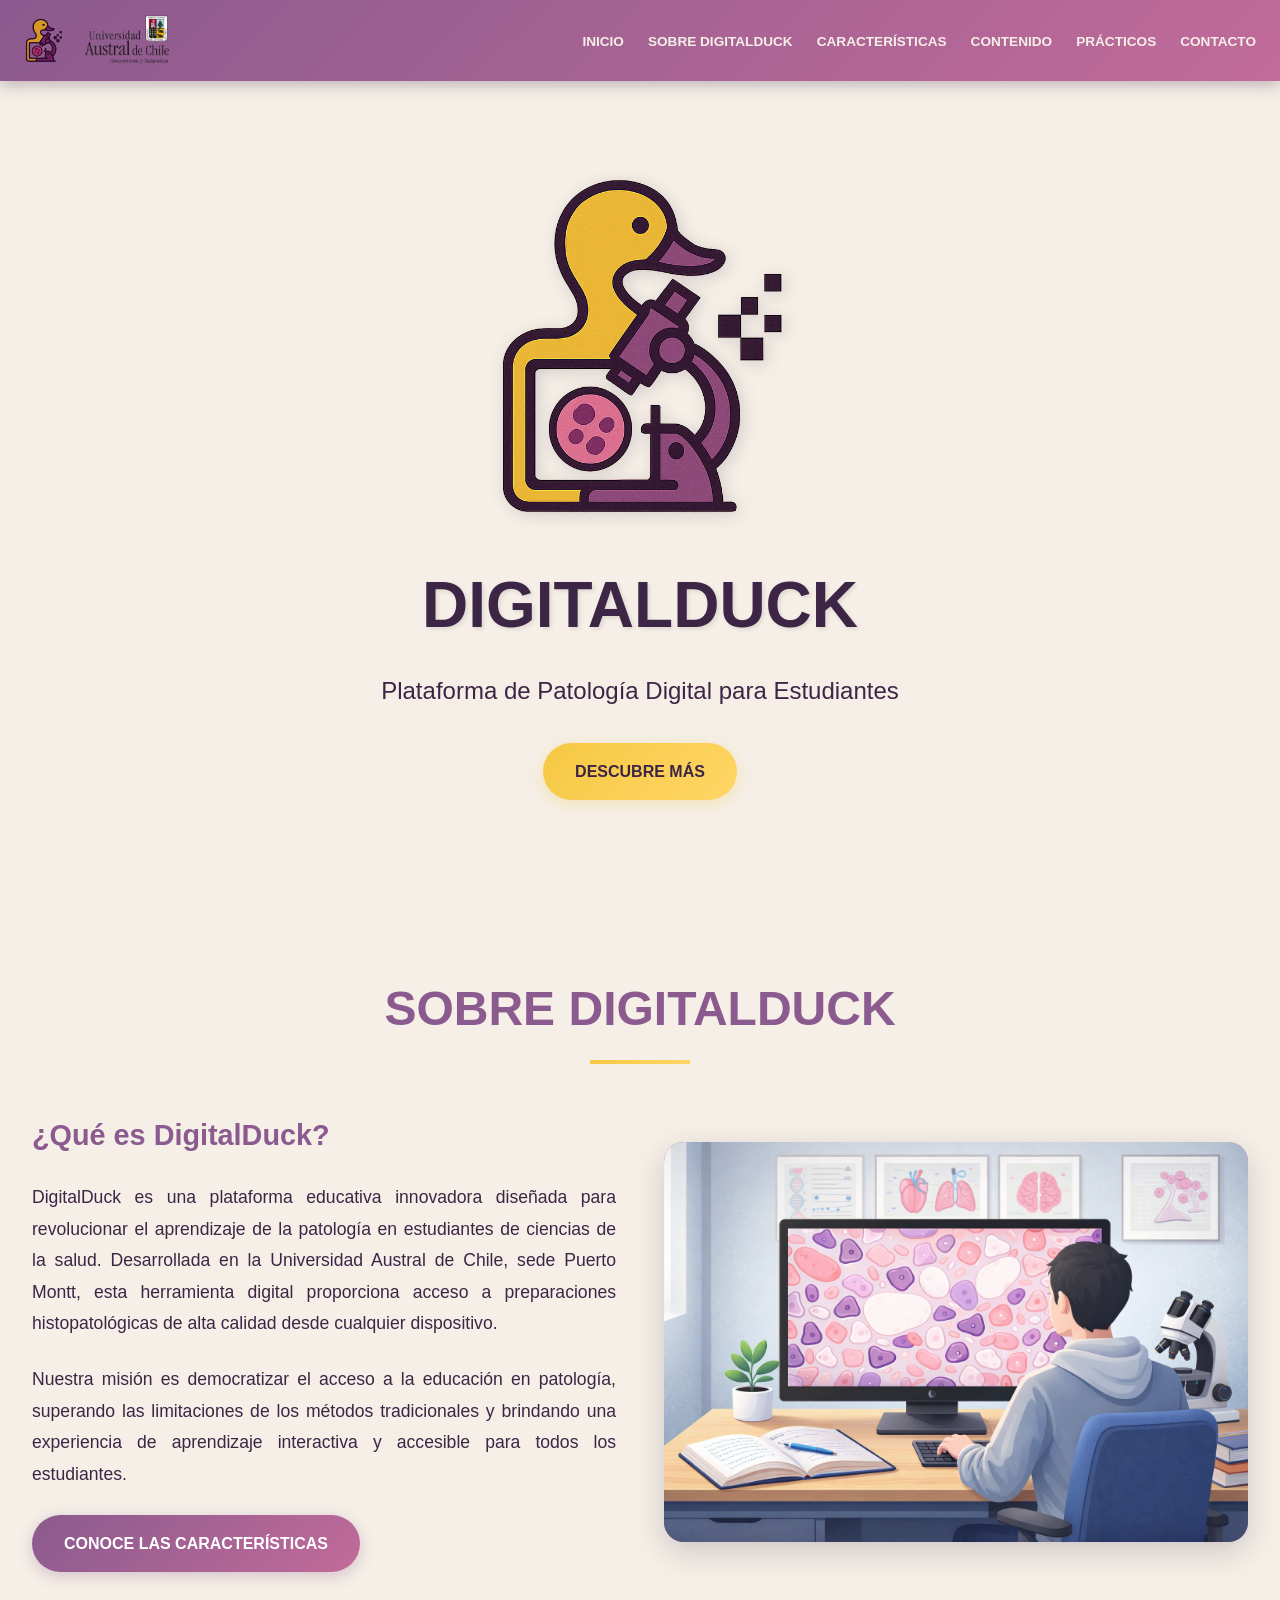
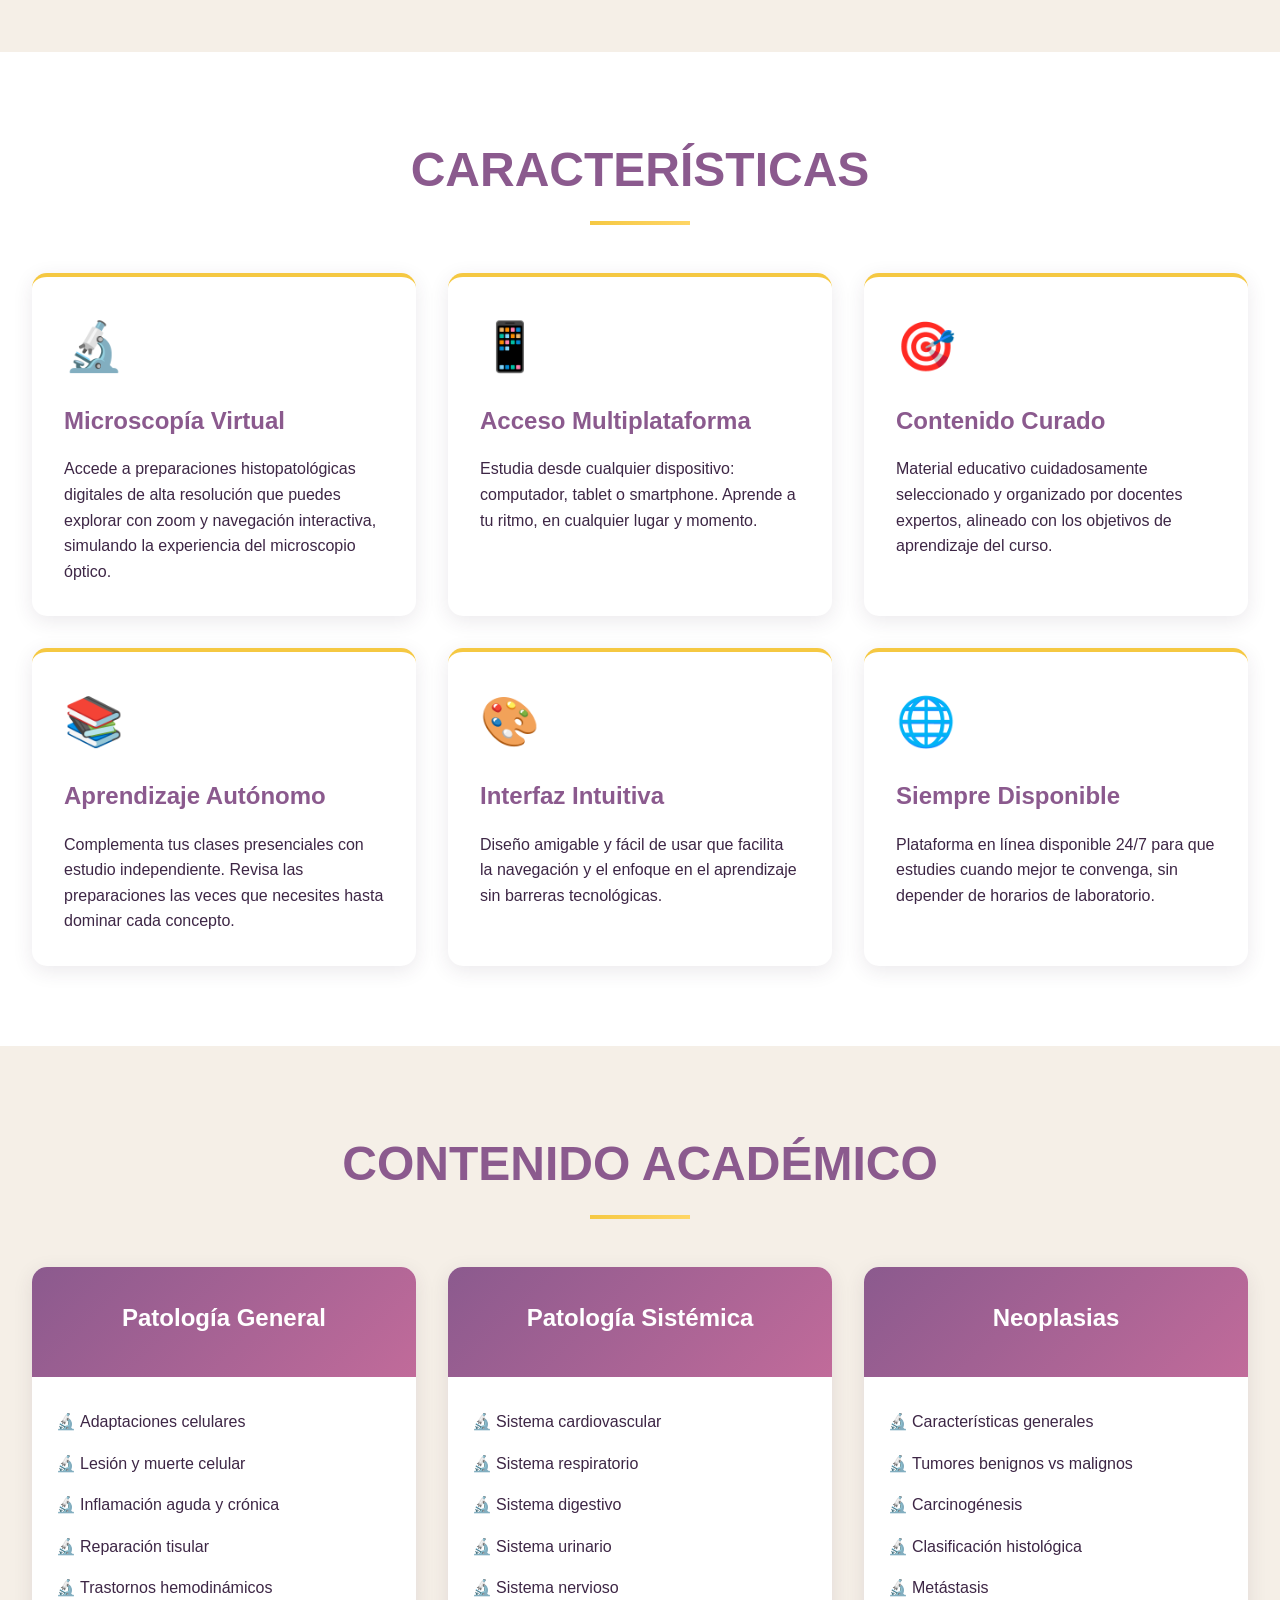
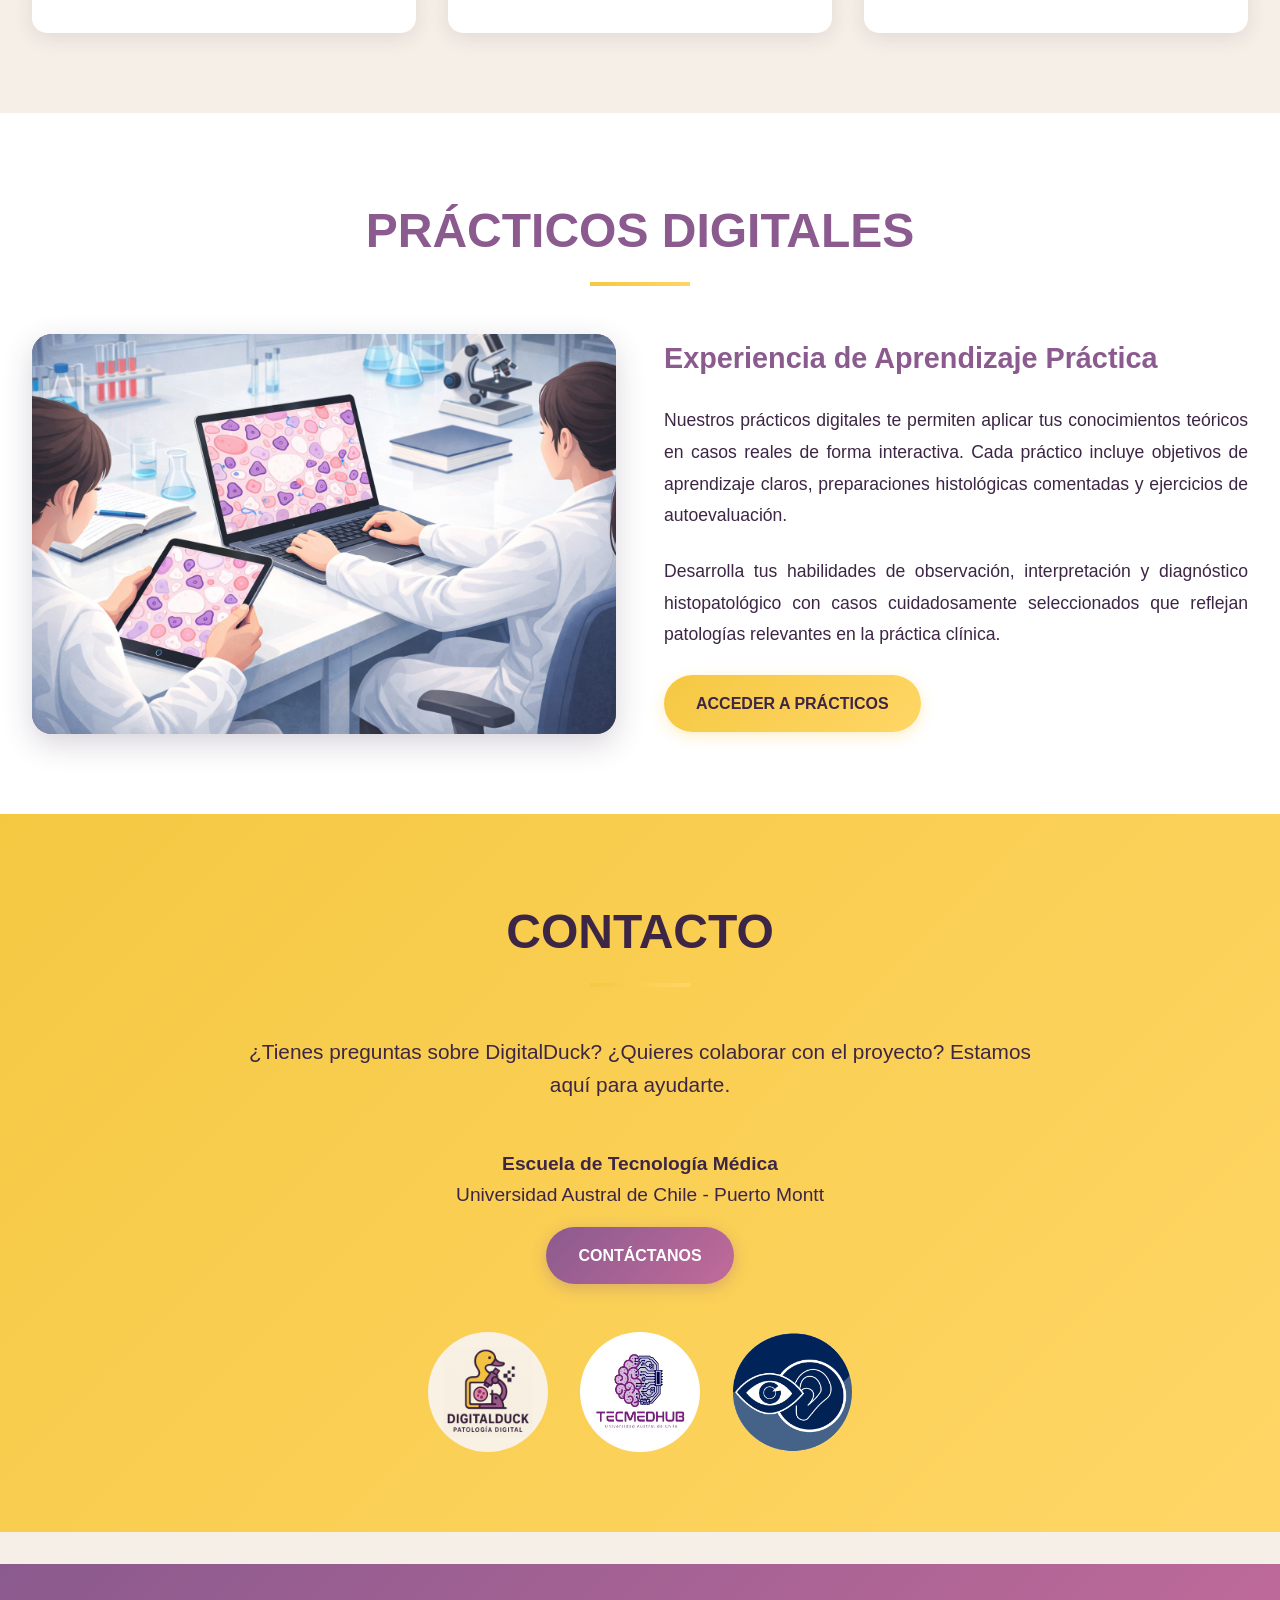
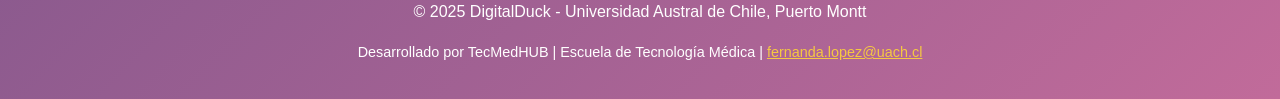
==== index.html @ a21a985d "Estado inicial: portal DigitalDuck (index, practicos, pra1-8)" ====
<!DOCTYPE html>
<html lang="es">
<head>
    <meta charset="UTF-8">
    <meta name="viewport" content="width=device-width, initial-scale=1.0">
    <title>DigitalDuck - Patología Digital</title>
    <link rel="icon" type="image/png" href="images/favicon.png">
    <link rel="stylesheet" href="css/base.css">
    <link rel="stylesheet" href="css/index.css">
</head>
<body>
    <header>
        <nav>
            <div class="logo-container">
                <img src="images/logo2.png" alt="DigitalDuck Logo" class="logo-dd">
                <img src="images/logouach.png" alt="UACH Logo" class="logo-uach">
            </div>  
            <ul class="nav-links" id="navLinks">
                <li><a href="#inicio">INICIO</a></li>
                <li><a href="#sobre">SOBRE DIGITALDUCK</a></li>
                <li><a href="#caracteristicas">CARACTERÍSTICAS</a></li>
                <li><a href="#contenido">CONTENIDO</a></li>
                <li><a href="#practicos">PRÁCTICOS</a></li>
                <li><a href="#contacto">CONTACTO</a></li>
            </ul>
            <button class="menu-toggle" id="menuToggle">
                <span></span>
                <span></span>
                <span></span>
            </button>
        </nav>
    </header>

    <section id="inicio" class="hero">
        <div class="hero-content">
            <div class="hero-logo">
                <img src="images/logo2.png" alt="DigitalDuck Logo">
            </div>
            <h1>DIGITALDUCK</h1>
            <p>Plataforma de Patología Digital para Estudiantes</p>
            <a href="#sobre" class="btn">DESCUBRE MÁS</a>
        </div>
    </section>

    <section id="sobre">
        <h2 class="section-title">SOBRE DIGITALDUCK</h2>
        <div class="about-content">
            <div class="about-text">
                <h3>¿Qué es DigitalDuck?</h3>
                <p>
                    DigitalDuck es una plataforma educativa innovadora diseñada para revolucionar el aprendizaje 
                    de la patología en estudiantes de ciencias de la salud. Desarrollada en la Universidad Austral 
                    de Chile, sede Puerto Montt, esta herramienta digital proporciona acceso a preparaciones 
                    histopatológicas de alta calidad desde cualquier dispositivo.
                </p>
                <p>
                    Nuestra misión es democratizar el acceso a la educación en patología, superando las limitaciones 
                    de los métodos tradicionales y brindando una experiencia de aprendizaje interactiva y accesible 
                    para todos los estudiantes.
                </p>
                <a href="#caracteristicas" class="btn btn-secondary">CONOCE LAS CARACTERÍSTICAS</a>
            </div>
            <div class="about-image">
                <img src="images/img1.jpg" alt="Microscopía Digital">
            </div>
        </div>
    </section>

    <section id="caracteristicas" style="background: white;">
        <h2 class="section-title">CARACTERÍSTICAS</h2>
        <div class="features-grid">
            <div class="feature-card">
                <div class="feature-icon">🔬</div>
                <h3>Microscopía Virtual</h3>
                <p>Accede a preparaciones histopatológicas digitales de alta resolución que puedes explorar con zoom y navegación interactiva, simulando la experiencia del microscopio óptico.</p>
            </div>
            <div class="feature-card">
                <div class="feature-icon">📱</div>
                <h3>Acceso Multiplataforma</h3>
                <p>Estudia desde cualquier dispositivo: computador, tablet o smartphone. Aprende a tu ritmo, en cualquier lugar y momento.</p>
            </div>
            <div class="feature-card">
                <div class="feature-icon">🎯</div>
                <h3>Contenido Curado</h3>
                <p>Material educativo cuidadosamente seleccionado y organizado por docentes expertos, alineado con los objetivos de aprendizaje del curso.</p>
            </div>
            <div class="feature-card">
                <div class="feature-icon">📚</div>
                <h3>Aprendizaje Autónomo</h3>
                <p>Complementa tus clases presenciales con estudio independiente. Revisa las preparaciones las veces que necesites hasta dominar cada concepto.</p>
            </div>
            <div class="feature-card">
                <div class="feature-icon">🎨</div>
                <h3>Interfaz Intuitiva</h3>
                <p>Diseño amigable y fácil de usar que facilita la navegación y el enfoque en el aprendizaje sin barreras tecnológicas.</p>
            </div>
            <div class="feature-card">
                <div class="feature-icon">🌐</div>
                <h3>Siempre Disponible</h3>
                <p>Plataforma en línea disponible 24/7 para que estudies cuando mejor te convenga, sin depender de horarios de laboratorio.</p>
            </div>
        </div>
    </section>

    <section id="contenido">
        <h2 class="section-title">CONTENIDO ACADÉMICO</h2>
        <div class="content-grid">
            <div class="content-card">
                <div class="content-card-header">
                    <h3>Patología General</h3>
                </div>
                <div class="content-card-body">
                    <ul>
                        <li>Adaptaciones celulares</li>
                        <li>Lesión y muerte celular</li>
                        <li>Inflamación aguda y crónica</li>
                        <li>Reparación tisular</li>
                        <li>Trastornos hemodinámicos</li>
                    </ul>
                </div>
            </div>
            <div class="content-card">
                <div class="content-card-header">
                    <h3>Patología Sistémica</h3>
                </div>
                <div class="content-card-body">
                    <ul>
                        <li>Sistema cardiovascular</li>
                        <li>Sistema respiratorio</li>
                        <li>Sistema digestivo</li>
                        <li>Sistema urinario</li>
                        <li>Sistema nervioso</li>
                    </ul>
                </div>
            </div>
            <div class="content-card">
                <div class="content-card-header">
                    <h3>Neoplasias</h3>
                </div>
                <div class="content-card-body">
                    <ul>
                        <li>Características generales</li>
                        <li>Tumores benignos vs malignos</li>
                        <li>Carcinogénesis</li>
                        <li>Clasificación histológica</li>
                        <li>Metástasis</li>
                    </ul>
                </div>
            </div>
        </div>
    </section>

    <section id="practicos" style="background: white;">
        <h2 class="section-title">PRÁCTICOS DIGITALES</h2>
        <div class="about-content">
            <div class="about-image">
                <img src="images/img2.jpg" alt="Prácticos Digitales">
            </div>
            <div class="about-text">
                <h3>Experiencia de Aprendizaje Práctica</h3>
                <p>
                    Nuestros prácticos digitales te permiten aplicar tus conocimientos teóricos en casos 
                    reales de forma interactiva. Cada práctico incluye objetivos de aprendizaje claros, 
                    preparaciones histológicas comentadas y ejercicios de autoevaluación.
                </p>
                <p>
                    Desarrolla tus habilidades de observación, interpretación y diagnóstico histopatológico 
                    con casos cuidadosamente seleccionados que reflejan patologías relevantes en la práctica clínica.
                </p>
                <a href="practicos.html" class="btn">ACCEDER A PRÁCTICOS</a>
            </div>
        </div>
    </section>

    <section id="contacto" style="background: var(--gradient-primary); padding: 5rem 2rem;">
        <h2 class="section-title" style="color: var(--color-dark);">CONTACTO</h2>
        <div style="text-align: center; max-width: 800px; margin: 0 auto;">
            <p style="font-size: 1.3rem; margin-bottom: 2rem; color: var(--color-dark);">
                ¿Tienes preguntas sobre DigitalDuck? ¿Quieres colaborar con el proyecto? 
                Estamos aquí para ayudarte.
            </p>
            <div style="margin: 3rem 0;">
                <p style="font-size: 1.2rem; color: var(--color-dark); margin-bottom: 1rem;">
                    <strong>Escuela de Tecnología Médica</strong><br>
                    Universidad Austral de Chile - Puerto Montt
                </p>
                <a href="mailto:fernanda.lopez@uach.cl" class="btn btn-secondary">CONTÁCTANOS</a>
            </div>
            <div style="display: flex; justify-content: center; gap: 2rem; flex-wrap: wrap; margin: 3rem auto 0;">
                <a href="mailto:fernanda.lopez@uach.cl" target="_blank" style="text-align: center;">
                    <div class="contact-logo">
                        <img src="images/logo.jpg" alt="Proyecto">
                    </div>
                </a>
                <a href="https://www.instagram.com/tecmedhub" target="_blank" style="text-align: center;">
                    <div class="contact-logo">
                        <img src="images/logotecmedhub.jpg" alt="Laboratorio">
                    </div>
                </a>
                <a href="https://www.instagram.com/tecmeduachpm/" target="_blank" style="text-align: center;">
                    <div class="contact-logo">
                        <img src="images/logoescuela.png" alt="Escuela">
                    </div>
                </a>
            </div>
        </div>
    </section>

    <footer>
        <div class="footer-text">
            <p>&copy; 2025 DigitalDuck - Universidad Austral de Chile, Puerto Montt</p>
            <p style="margin-top: 1rem; font-size: 0.9rem;">
                Desarrollado por TecMedHUB | Escuela de Tecnología Médica |
                <a href="mailto:fernanda.lopez@uach.cl" style="color: var(--color-primary);">fernanda.lopez@uach.cl</a>
            </p>
        </div>
    </footer>

    <script>
        // Menu Toggle
        const menuToggle = document.getElementById('menuToggle');
        const navLinks = document.getElementById('navLinks');

        menuToggle.addEventListener('click', function() {
            this.classList.toggle('active');
            navLinks.classList.toggle('active');
        });

        // Smooth Scrolling
        document.querySelectorAll('a[href^="#"]').forEach(anchor => {
            anchor.addEventListener('click', function (e) {
                e.preventDefault();
                const target = document.querySelector(this.getAttribute('href'));
                if (target) {
                    target.scrollIntoView({
                        behavior: 'smooth',
                        block: 'start'
                    });
                    // Cerrar menú móvil al hacer clic en un enlace
                    if (navLinks.classList.contains('active')) {
                        navLinks.classList.remove('active');
                        menuToggle.classList.remove('active');
                    }
                }
            });
        });

        // Intersection Observer para animaciones
        const observerOptions = {
            threshold: 0.1,
            rootMargin: '0px 0px -50px 0px'
        };

        const observer = new IntersectionObserver((entries) => {
            entries.forEach(entry => {
                if (entry.isIntersecting) {
                    entry.target.classList.add('fade-in');
                }
            });
        }, observerOptions);

        // Observar todas las secciones
        document.querySelectorAll('section').forEach(section => {
            observer.observe(section);
        });
    </script>
</body>
</html>
---- css/base.css ----
* {
    margin: 0;
    padding: 0;
    box-sizing: border-box;
}

:root {
    --color-primary: #F5C842;        /* Amarillo del pato */
    --color-secondary: #8B5A8E;      /* Morado del microscopio */
    --color-tertiary: #C16B9A;       /* Rosa del microscopio */
    --color-dark: #3D2645;           /* Morado oscuro */
    --color-light: #F5EFE7;          /* Beige del fondo */
    --gradient-primary: linear-gradient(135deg, #F5C842 0%, #FFD666 100%);
    --gradient-secondary: linear-gradient(135deg, #8B5A8E 0%, #C16B9A 100%);
}

/* Evitar scroll horizontal en móvil */
html, body {
    overflow-x: hidden;
    width: 100%;
}

body {
    font-family: 'Trebuchet MS', 'Lucida Grande', 'Lucida Sans Unicode', sans-serif;
    line-height: 1.6;
    color: var(--color-dark);
    background: var(--color-light);
    min-height: 100vh;
    position: relative;
}

header {
    background: var(--gradient-secondary);
    padding: 0.5rem 0;
    position: sticky;
    top: 0;
    z-index: 1000;
    box-shadow: 0 4px 15px rgba(61, 38, 69, 0.3);
}

nav {
    max-width: 1400px;
    margin: 0 auto;
    padding: 0 1.5rem;
    display: flex;
    justify-content: space-between;
    align-items: center;
}

.logo-container {
    display: flex;
    align-items: center;
    gap: 15px;
}

.logo-uach {
    height: 65px;  
    width: auto;
}

.logo-dd {
    height: 45px; 
    width: auto;
}

.nav-links {
    display: flex;
    gap: 1.5rem;
    list-style: none;
}

.nav-links a {
    color: var(--color-light);
    text-decoration: none;
    font-weight: 600;
    transition: color 0.3s;
    font-size: 0.85rem;
}

.nav-links a:hover {
    color: var(--color-primary);
}

.menu-toggle {
    display: none;
    flex-direction: column;
    gap: 4px;
    background: none;
    border: none;
    cursor: pointer;
    padding: 5px;
}

.menu-toggle span {
    width: 25px;
    height: 2.5px;
    background: var(--color-primary);
    transition: all 0.3s ease;
    border-radius: 3px;
}

.menu-toggle.active span:nth-child(1) {
    transform: rotate(45deg) translate(7px, 7px);
}

.menu-toggle.active span:nth-child(2) {
    opacity: 0;
}

.menu-toggle.active span:nth-child(3) {
    transform: rotate(-45deg) translate(6px, -6px);
}

.btn {
    display: inline-block;
    padding: 1rem 2rem;
    background: var(--gradient-primary);
    color: var(--color-dark);
    text-decoration: none;
    border-radius: 50px;
    font-weight: 600;
    transition: all 0.3s ease;
    box-shadow: 0 4px 15px rgba(245, 200, 66, 0.3);
}

.btn:hover {
    transform: translateY(-3px);
    box-shadow: 0 6px 20px rgba(245, 200, 66, 0.4);
}

.btn-secondary {
    background: var(--gradient-secondary);
    color: white;
    box-shadow: 0 4px 15px rgba(139, 90, 142, 0.3);
}

.btn-secondary:hover {
    box-shadow: 0 6px 20px rgba(139, 90, 142, 0.4);
}

footer {
    background: var(--gradient-secondary);
    color: white;
    padding: 2rem 1rem;
    margin-top: 2rem;
    display: flex;
    justify-content: space-between;
    align-items: center;
    gap: 1rem;
}

footer .footer-text {
    text-align: center;
    flex: 1;
}

footer p {
    margin: 0.2rem 0;
}

/* Responsive - Base */
@media (max-width: 768px) {
    .menu-toggle {
        display: flex;
    }

    .nav-links {
        position: fixed;
        top: 70px;
        right: -100%;
        width: 70%;
        max-width: 300px;
        background: var(--gradient-secondary);
        flex-direction: column;
        padding: 2rem;
        transition: right 0.3s ease;
        box-shadow: -5px 0 15px rgba(0,0,0,0.2);
        height: calc(100vh - 70px);
    }

    .nav-links.active {
        right: 0;
    }
}
---- css/index.css ----
/* ===== INDEX.HTML - Estilos específicos ===== */

/* Hero Section */
.hero {
    background: var(--color-light);
    min-height: 90vh;
    display: flex;
    align-items: center;
    justify-content: center;
    position: relative;
    overflow: hidden;
    padding: 2rem;
}

.hero::before {
    content: '';
    position: absolute;
    top: 0;
    left: 0;
    right: 0;
    bottom: 0;
    background: url('data:image/svg+xml,<svg xmlns="http://www.w3.org/2000/svg" viewBox="0 0 100 100"><circle cx="10" cy="10" r="1.5" fill="%238B5A8E" opacity="0.1"/></svg>') repeat;
    background-size: 50px 50px;
}

.hero-content {
    text-align: center;
    z-index: 1;
    max-width: 1000px;
}

.hero-logo {
    width: 350px;
    height: 350px;
    margin: 0 auto 2rem;
    display: flex;
    align-items: center;
    justify-content: center;
}

.hero-logo img {
    width: 100%;
    height: 100%;
    object-fit: contain;
    filter: drop-shadow(3px 3px 8px rgba(61, 38, 69, 0.2));
}

.hero h1 {
    font-size: 4rem;
    color: var(--color-dark);
    margin-bottom: 1rem;
    text-shadow: 2px 2px 4px rgba(0,0,0,0.1);
}

.hero p {
    font-size: 1.5rem;
    color: var(--color-dark);
    margin-bottom: 2rem;
}

/* Sections */
section {
    padding: 5rem 2rem;
    max-width: 1400px;
    margin: 0 auto;
    opacity: 1;
    transform: translateY(0);
}

/* Animación opcional para navegadores con JS */
section.animate-on-scroll {
    opacity: 0;
    transform: translateY(30px);
    transition: opacity 0.8s ease, transform 0.8s ease;
}

section.animate-on-scroll.fade-in {
    opacity: 1;
    transform: translateY(0);
}

.section-title {
    font-size: 3rem;
    color: var(--color-secondary);
    margin-bottom: 3rem;
    text-align: center;
    position: relative;
    padding-bottom: 1rem;
}

.section-title::after {
    content: '';
    position: absolute;
    bottom: 0;
    left: 50%;
    transform: translateX(-50%);
    width: 100px;
    height: 4px;
    background: var(--gradient-primary);
}

/* About Section */
.about-content {
    display: grid;
    grid-template-columns: 1fr 1fr;
    gap: 3rem;
    align-items: center;
}

.about-text h3 {
    color: var(--color-secondary);
    font-size: 1.8rem;
    margin-bottom: 1.5rem;
}

.about-text p {
    margin-bottom: 1.5rem;
    text-align: justify;
    font-size: 1.1rem;
    line-height: 1.8;
}

.about-image {
    width: 100%;
    height: 400px;
    background: var(--gradient-secondary);
    border-radius: 20px;
    display: flex;
    align-items: center;
    justify-content: center;
    overflow: hidden;
    box-shadow: 0 10px 30px rgba(61, 38, 69, 0.2);
}

.about-image img {
    width: 100%;
    height: 100%;
    object-fit: cover;
}

/* Features Section */
.features-grid {
    display: grid;
    grid-template-columns: repeat(auto-fit, minmax(300px, 1fr));
    gap: 2rem;
    margin-top: 3rem;
}

.feature-card {
    background: white;
    padding: 2rem;
    border-radius: 15px;
    box-shadow: 0 5px 20px rgba(61, 38, 69, 0.1);
    transition: transform 0.3s ease, box-shadow 0.3s ease;
    border-top: 4px solid var(--color-primary);
}

.feature-card:hover {
    transform: translateY(-10px);
    box-shadow: 0 10px 30px rgba(61, 38, 69, 0.2);
}

.feature-icon {
    font-size: 3rem;
    margin-bottom: 1rem;
}

.feature-card h3 {
    color: var(--color-secondary);
    margin-bottom: 1rem;
    font-size: 1.5rem;
}

.feature-card p {
    color: var(--color-dark);
    line-height: 1.6;
}

/* Content Section */
.content-grid {
    display: grid;
    grid-template-columns: repeat(auto-fit, minmax(280px, 1fr));
    gap: 2rem;
    margin-top: 3rem;
}

.content-card {
    background: white;
    border-radius: 15px;
    overflow: hidden;
    box-shadow: 0 5px 20px rgba(61, 38, 69, 0.1);
    transition: transform 0.3s ease;
}

.content-card:hover {
    transform: translateY(-5px);
}

.content-card-header {
    background: var(--gradient-secondary);
    padding: 2rem;
    color: white;
    text-align: center;
}

.content-card-header h3 {
    font-size: 1.5rem;
    margin-bottom: 0.5rem;
}

.content-card-body {
    padding: 1.5rem;
}

.content-card-body ul {
    list-style: none;
    padding-left: 0;
}

.content-card-body li {
    padding: 0.5rem 0;
    padding-left: 1.5rem;
    position: relative;
    color: var(--color-dark);
}

.content-card-body li::before {
    content: '🔬';
    position: absolute;
    left: 0;
}

/* Animaciones */
@keyframes float {
    0%, 100% {
        transform: translateY(0px);
    }
    50% {
        transform: translateY(-20px);
    }
}

@keyframes pulse {
    0%, 100% {
        transform: scale(1);
        box-shadow: 0 0 0 0 rgba(245, 200, 66, 0.7);
    }
    50% {
        transform: scale(1.08);
        box-shadow: 0 0 20px 10px rgba(245, 200, 66, 0);
    }
}

.hero-logo {
    animation: float 3s ease-in-out infinite;
}

/* Logos de contacto con animación pulse */
.contact-logo {
    width: 120px;
    height: 120px;
    border-radius: 50%;
    overflow: hidden;
    transition: transform 0.3s;
    animation: pulse 4s ease-in-out infinite;
    cursor: pointer;
}

.contact-logo img {
    width: 100%;
    height: 100%;
    object-fit: cover;
}

.contact-logo:hover {
    animation: none;
    transform: scale(1.15);
    box-shadow: 0 0 25px 5px rgba(245, 200, 66, 0.6);
}

/* Responsive - Index */
@media (max-width: 768px) {
    .hero h1 {
        font-size: 2.5rem;
    }

    .hero p {
        font-size: 1.2rem;
    }

    .hero-logo {
        width: 250px;
        height: 250px;
    }

    .section-title {
        font-size: 2rem;
    }

    .about-content {
        grid-template-columns: 1fr;
    }

    .features-grid,
    .content-grid {
        grid-template-columns: 1fr;
    }
}

@media (max-width: 480px) {
    .hero h1 {
        font-size: 2rem;
    }

    .hero p {
        font-size: 1rem;
    }

    .hero-logo {
        width: 200px;
        height: 200px;
    }

    section {
        padding: 3rem 1rem;
    }
}
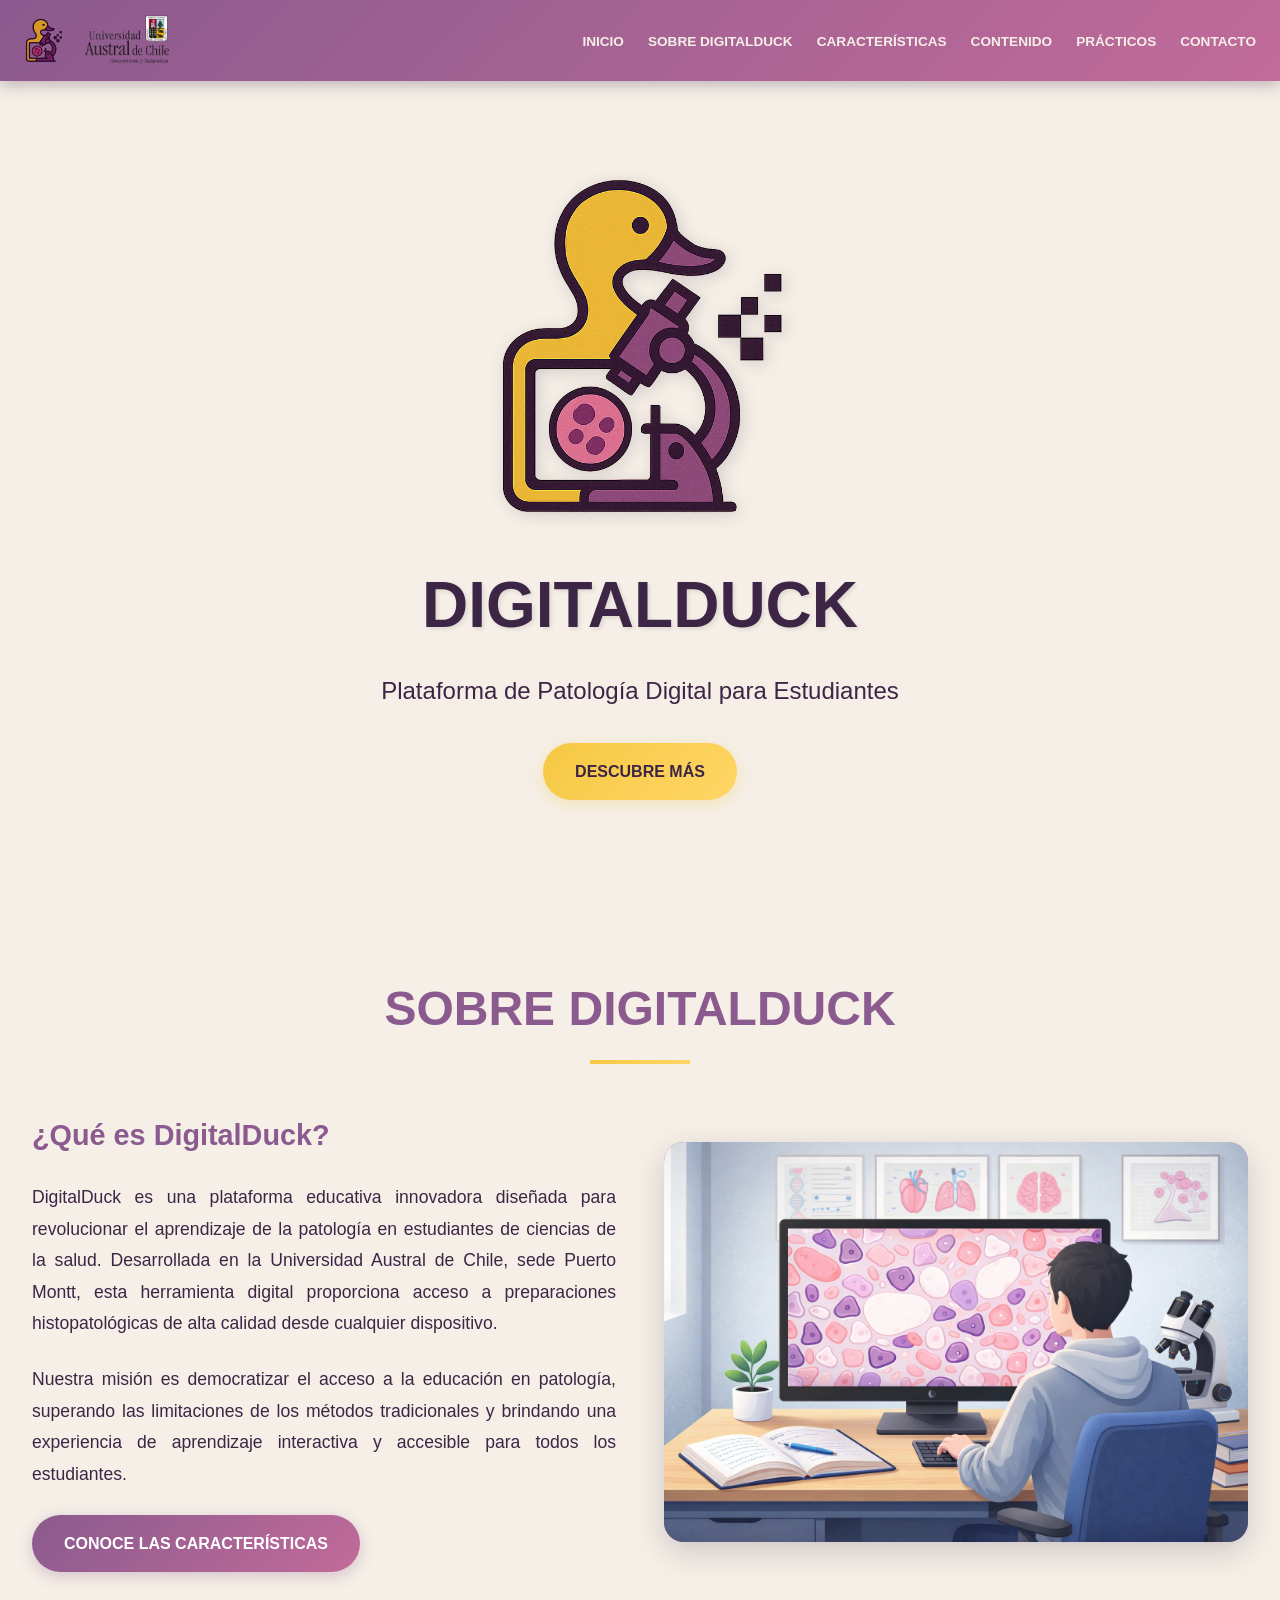
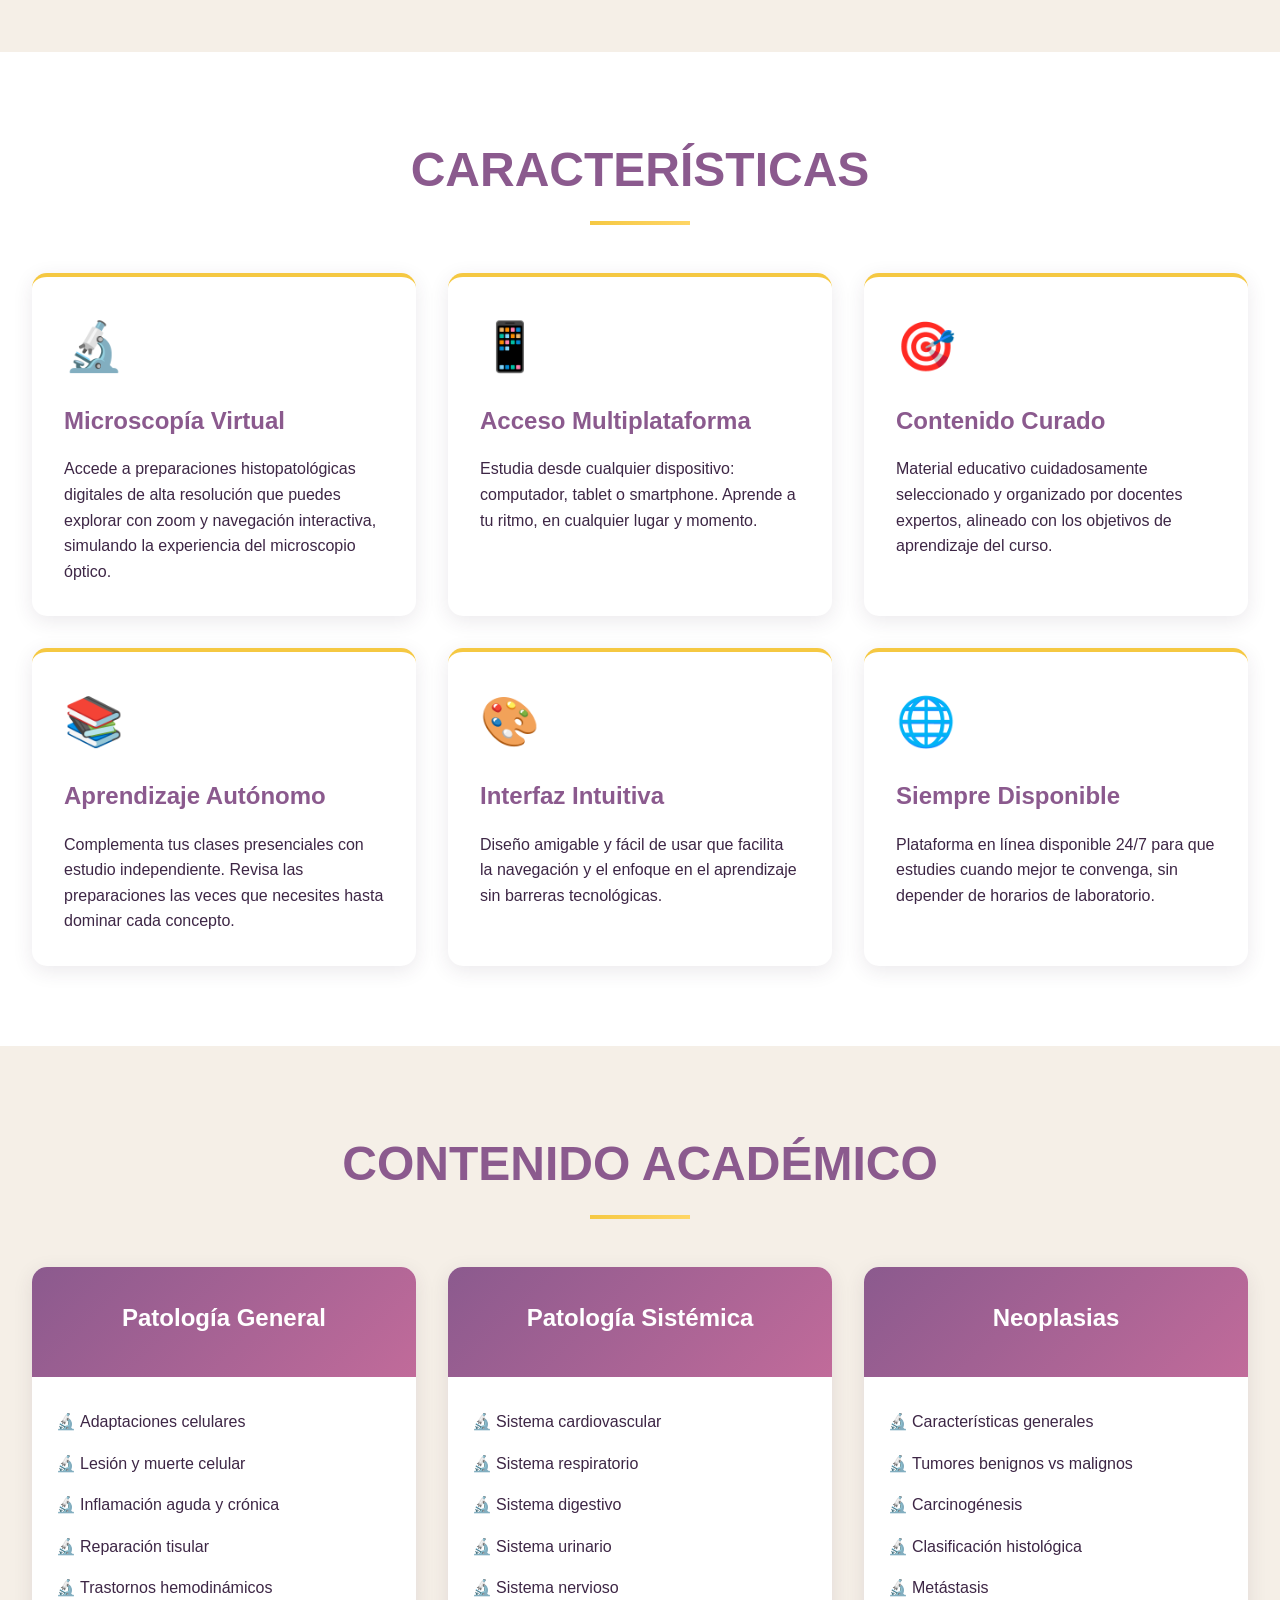
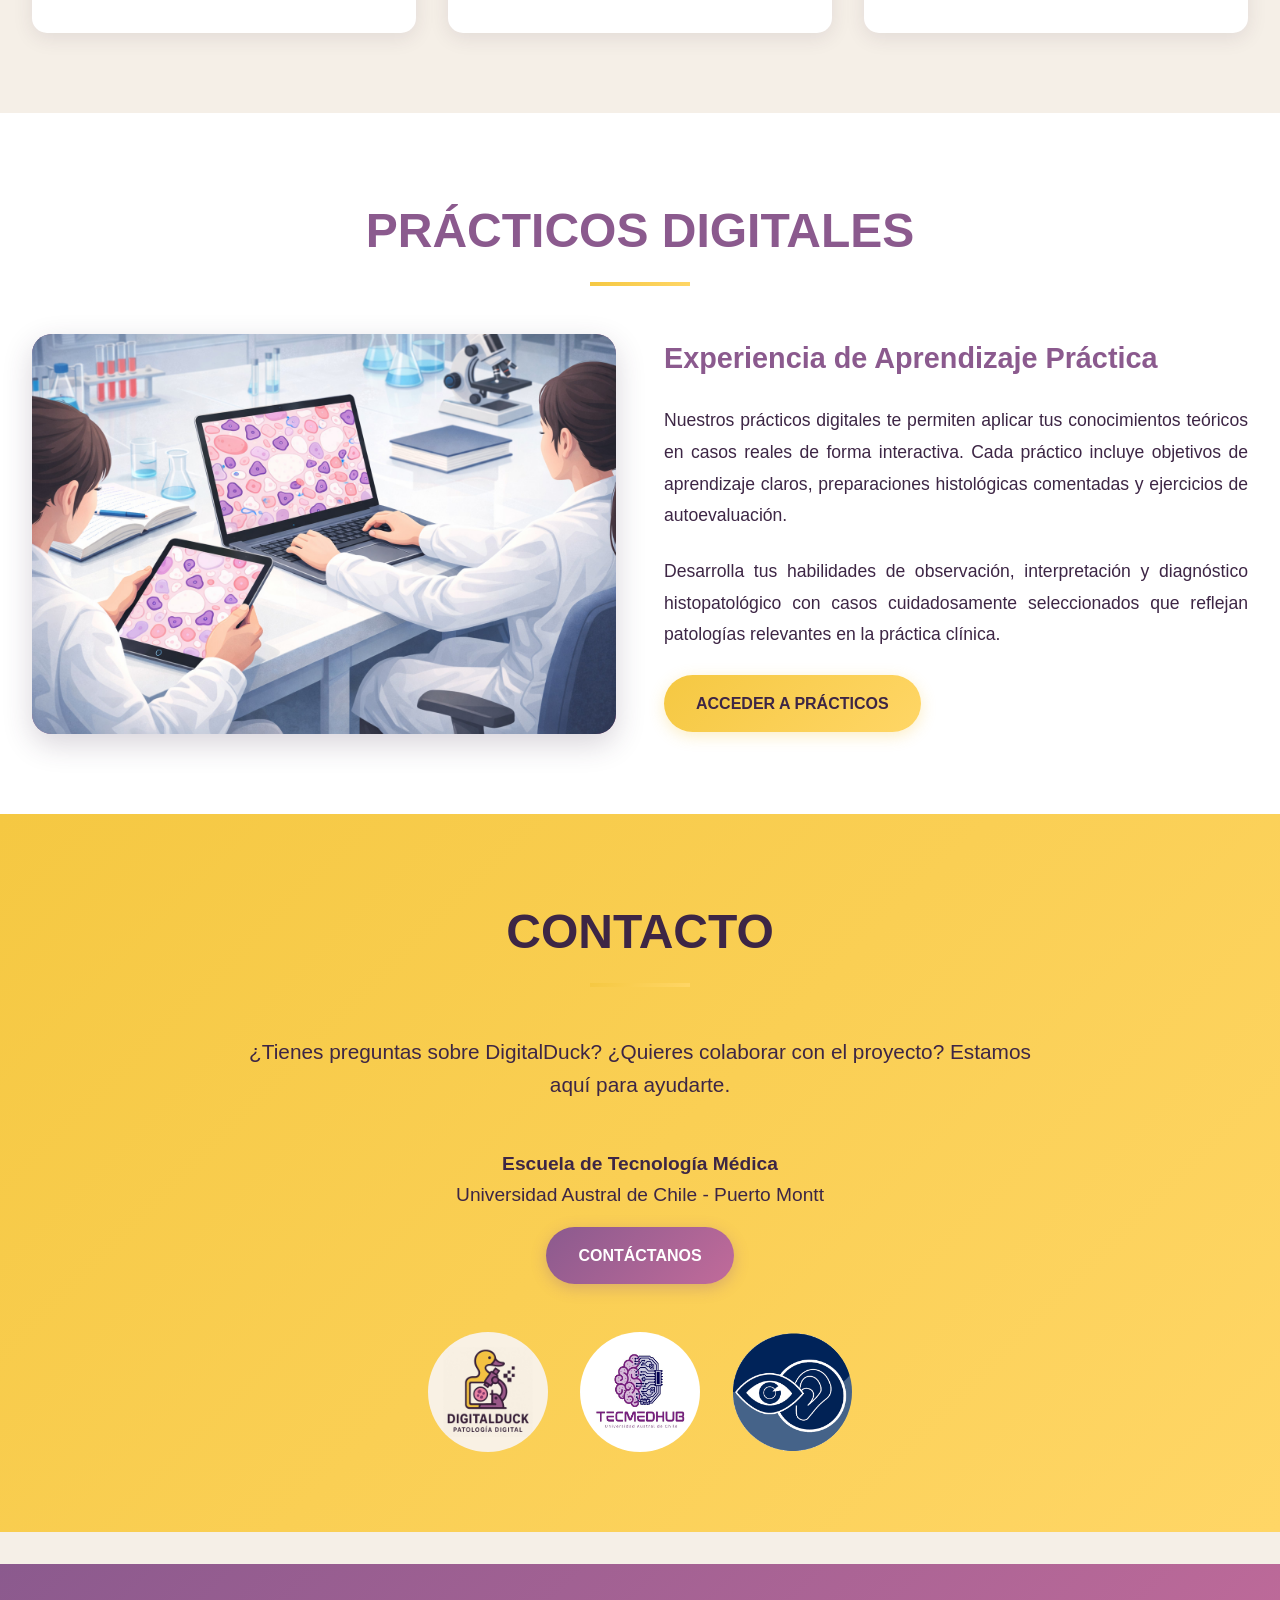
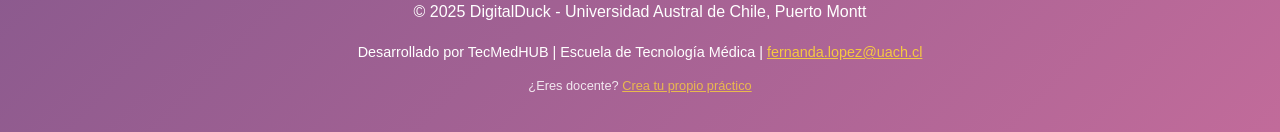
==== commit 3269c76e: "Agrega navegacion de vuelta entre paginas - pra1-8.html: boton compacto "<- Practicos" en la barra m" ====
--- a/index.html
+++ b/index.html
@@ -15,14 +15,7 @@
                 <img src="images/logo2.png" alt="DigitalDuck Logo" class="logo-dd">
                 <img src="images/logouach.png" alt="UACH Logo" class="logo-uach">
             </div>  
-            <ul class="nav-links" id="navLinks">
-                <li><a href="#inicio">INICIO</a></li>
-                <li><a href="#sobre">SOBRE DIGITALDUCK</a></li>
-                <li><a href="#caracteristicas">CARACTERÍSTICAS</a></li>
-                <li><a href="#contenido">CONTENIDO</a></li>
-                <li><a href="#practicos">PRÁCTICOS</a></li>
-                <li><a href="#contacto">CONTACTO</a></li>
-            </ul>
+            <ul class="nav-links" id="navLinks"></ul>
             <button class="menu-toggle" id="menuToggle">
                 <span></span>
                 <span></span>
@@ -213,10 +206,16 @@
                 Desarrollado por TecMedHUB | Escuela de Tecnología Médica |
                 <a href="mailto:fernanda.lopez@uach.cl" style="color: var(--color-primary);">fernanda.lopez@uach.cl</a>
             </p>
+            <p style="margin-top: 0.75rem; font-size: 0.8rem; opacity: 0.85;">
+                ¿Eres docente? <a href="practico-generator.html" style="color: var(--color-primary);">Crea tu propio práctico</a>
+            </p>
         </div>
     </footer>
 
+    <script src="js/nav.js"></script>
     <script>
+        renderNav('');
+
         // Menu Toggle
         const menuToggle = document.getElementById('menuToggle');
         const navLinks = document.getElementById('navLinks');
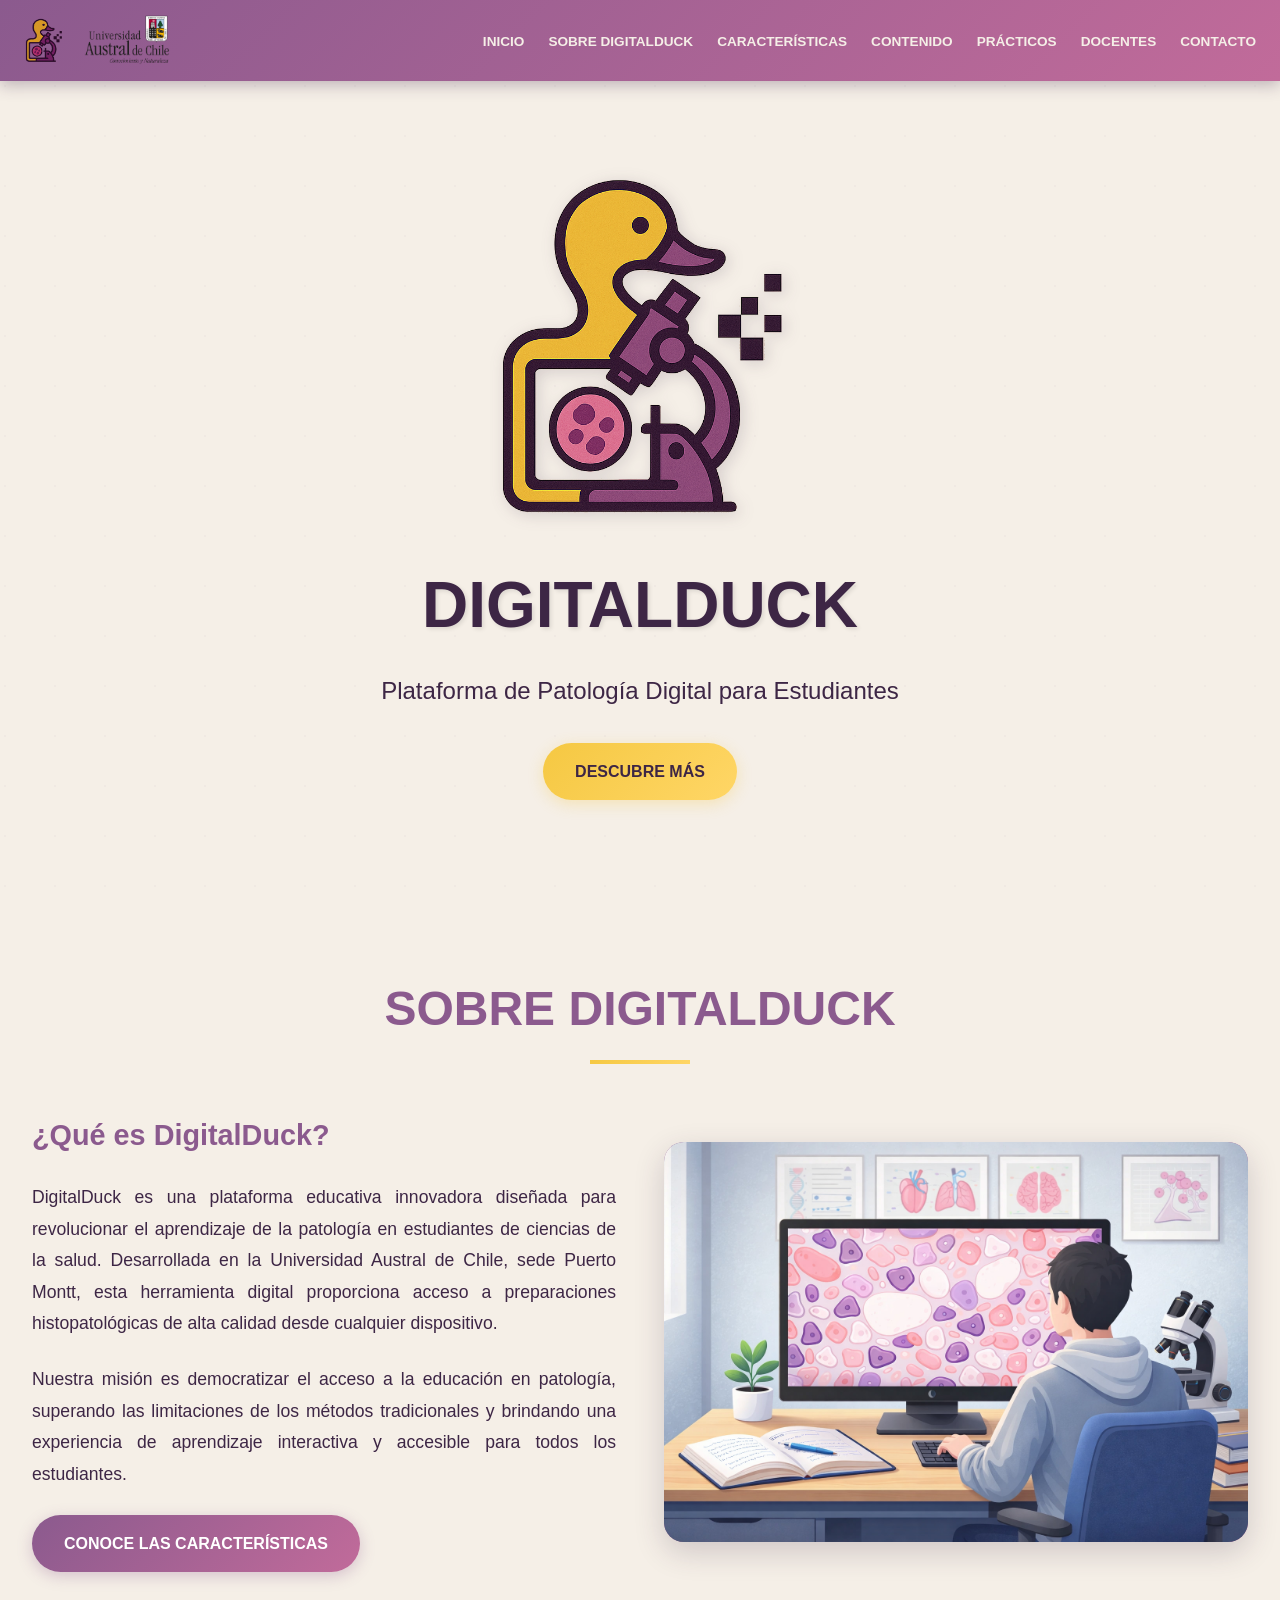
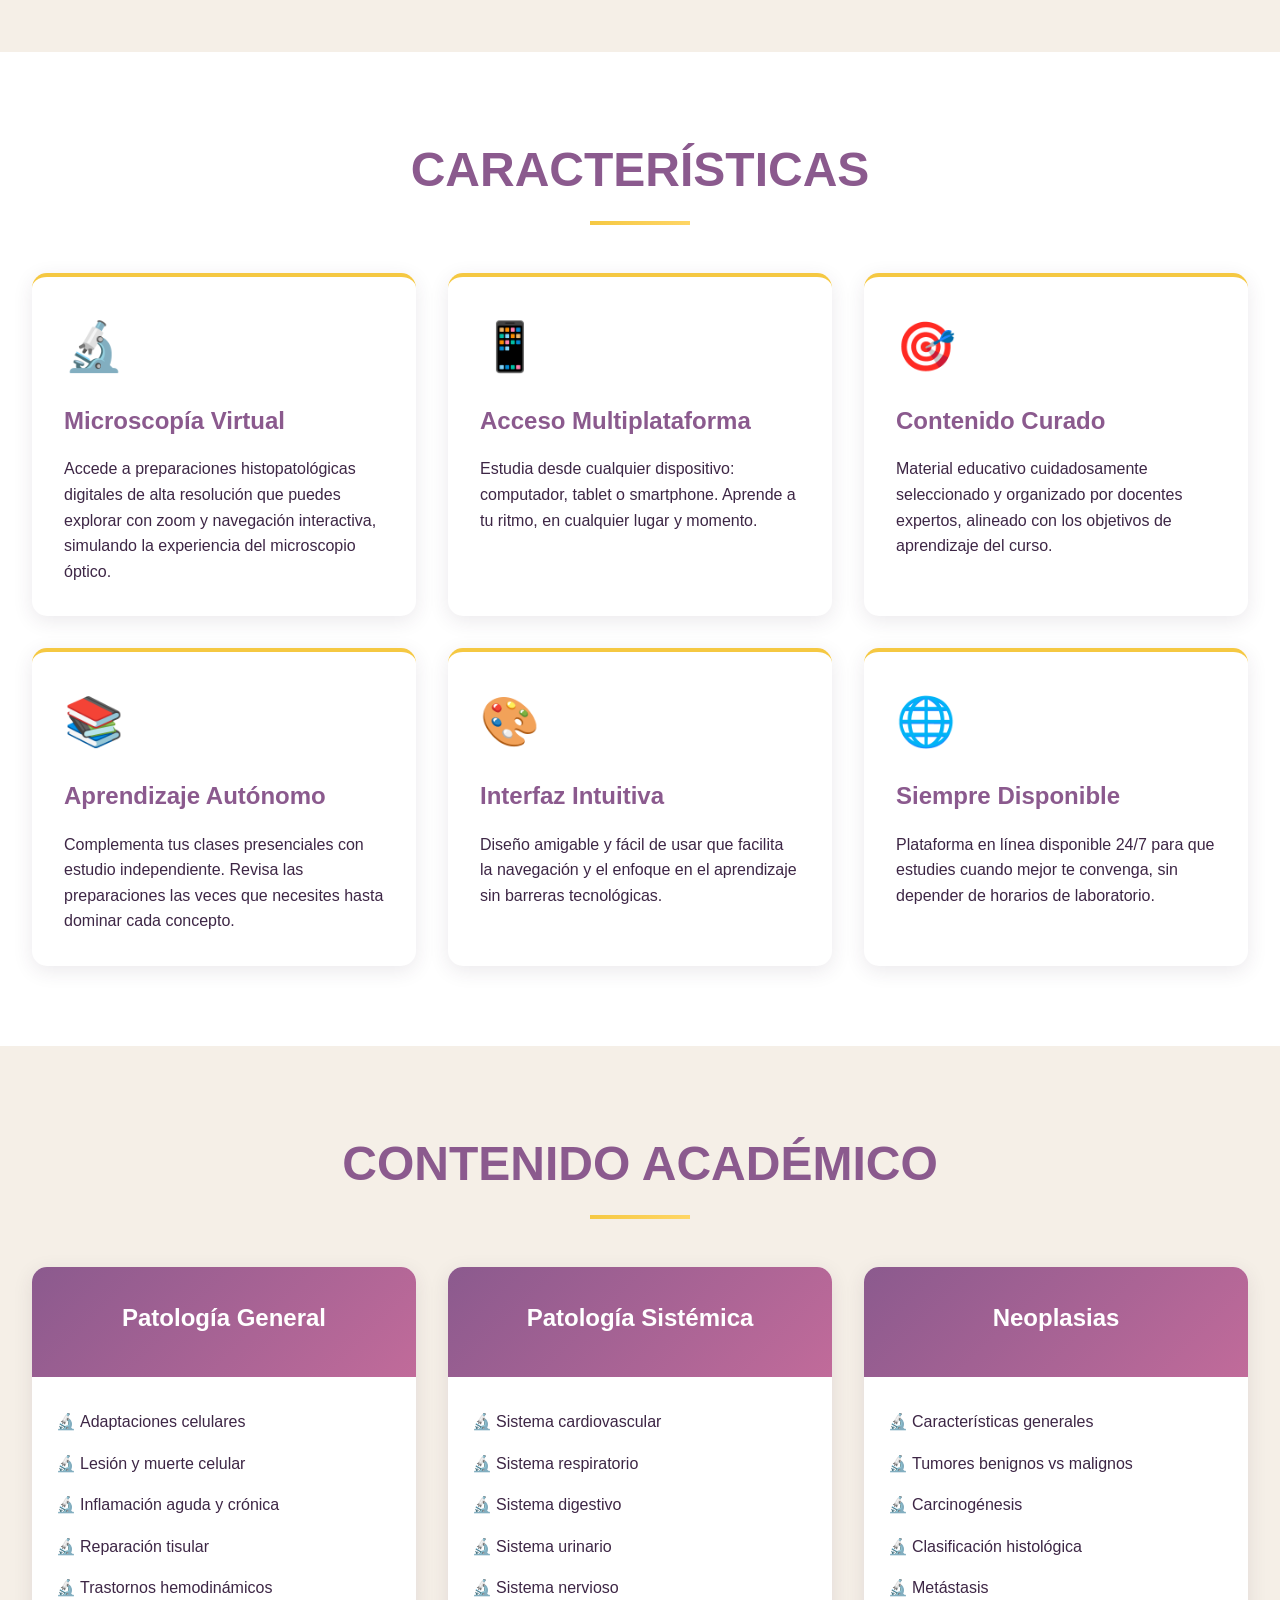
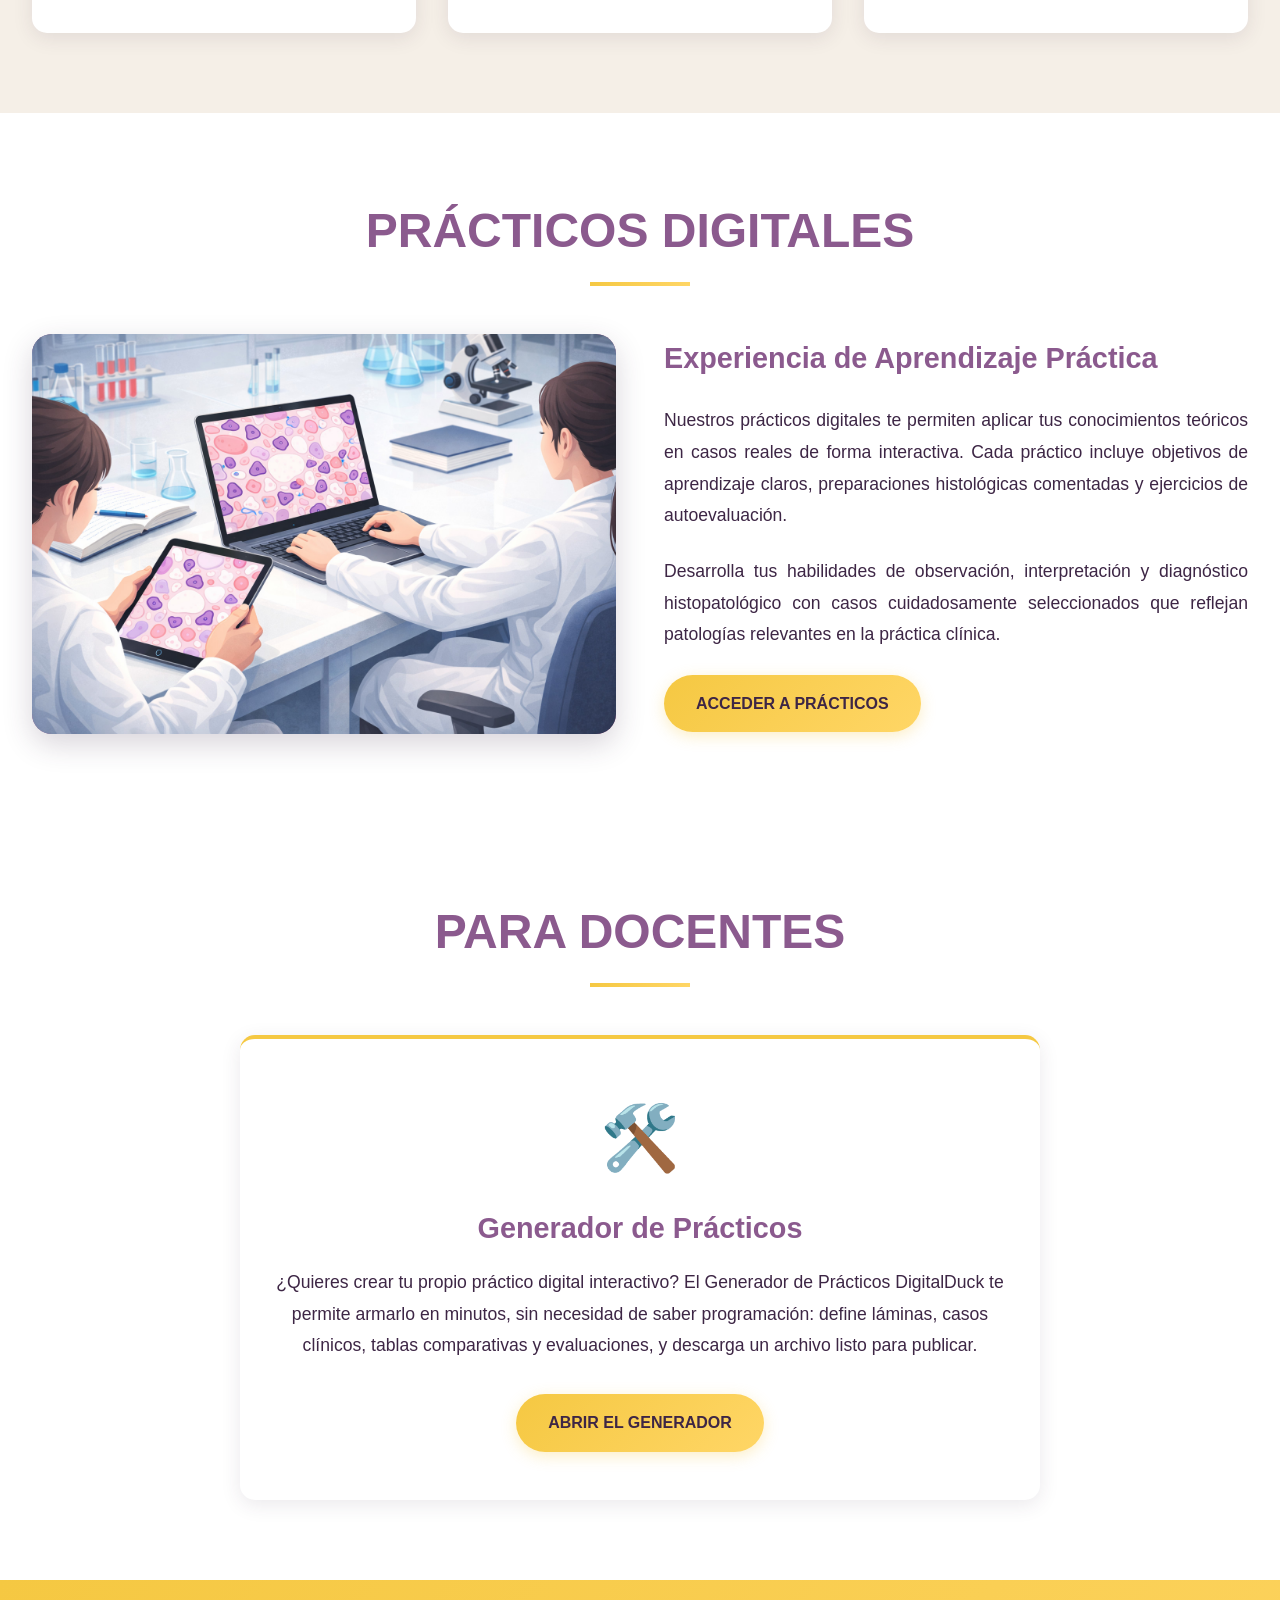
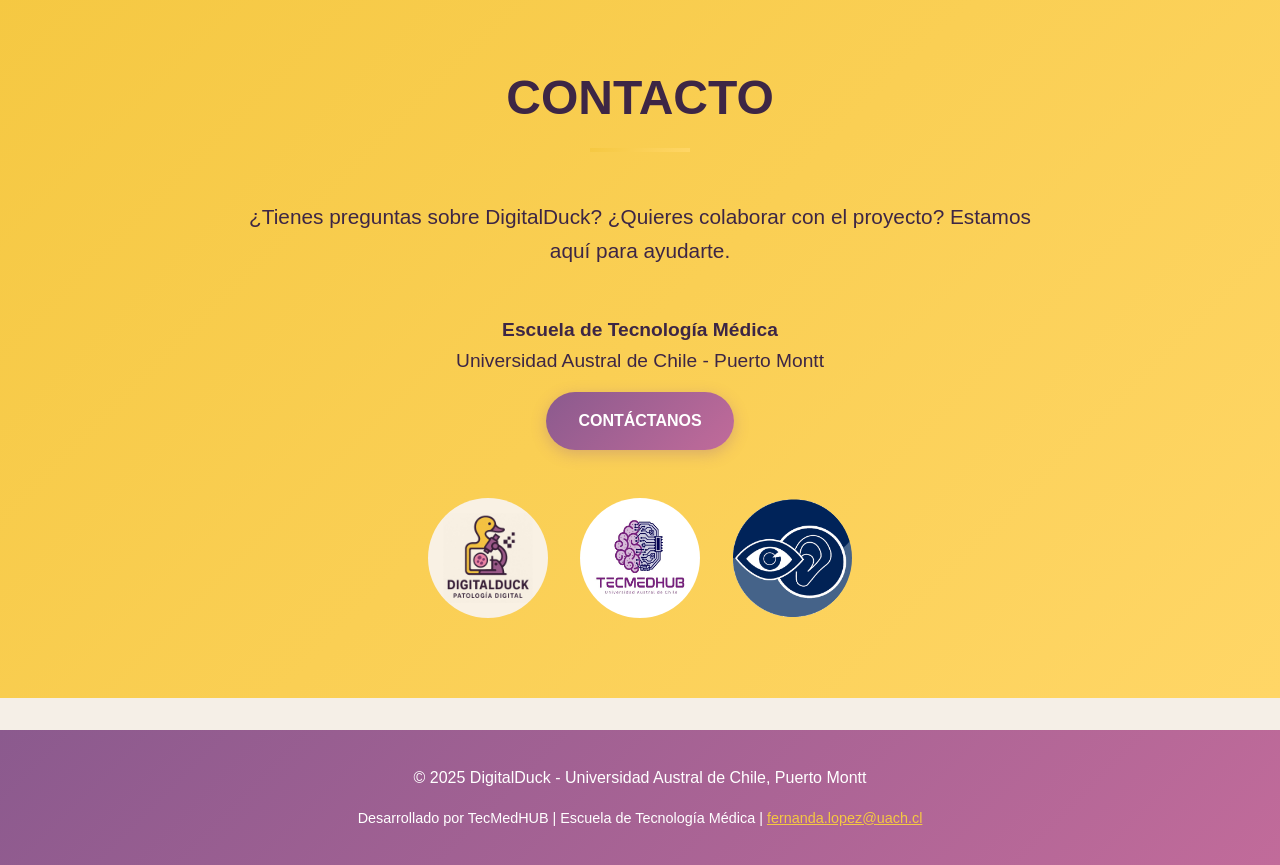
==== commit 3c92763f: "Agrega seccion 'Para Docentes' en el home - Nueva seccion #docentes en index.html (entre Practicos y" ====
--- a/index.html
+++ b/index.html
@@ -165,6 +165,22 @@
         </div>
     </section>
 
+    <section id="docentes" style="background: white;">
+        <h2 class="section-title">PARA DOCENTES</h2>
+        <div style="max-width: 800px; margin: 0 auto; text-align: center;">
+            <div class="feature-card" style="padding: 3rem 2rem;">
+                <div class="feature-icon" style="font-size: 4rem;">🛠️</div>
+                <h3 style="font-size: 1.8rem;">Generador de Prácticos</h3>
+                <p style="font-size: 1.1rem; line-height: 1.8; margin: 1rem 0 2rem;">
+                    ¿Quieres crear tu propio práctico digital interactivo? El Generador de Prácticos DigitalDuck
+                    te permite armarlo en minutos, sin necesidad de saber programación: define láminas, casos
+                    clínicos, tablas comparativas y evaluaciones, y descarga un archivo listo para publicar.
+                </p>
+                <a href="practico-generator.html" class="btn">ABRIR EL GENERADOR</a>
+            </div>
+        </div>
+    </section>
+
     <section id="contacto" style="background: var(--gradient-primary); padding: 5rem 2rem;">
         <h2 class="section-title" style="color: var(--color-dark);">CONTACTO</h2>
         <div style="text-align: center; max-width: 800px; margin: 0 auto;">
@@ -205,9 +221,6 @@
             <p style="margin-top: 1rem; font-size: 0.9rem;">
                 Desarrollado por TecMedHUB | Escuela de Tecnología Médica |
                 <a href="mailto:fernanda.lopez@uach.cl" style="color: var(--color-primary);">fernanda.lopez@uach.cl</a>
-            </p>
-            <p style="margin-top: 0.75rem; font-size: 0.8rem; opacity: 0.85;">
-                ¿Eres docente? <a href="practico-generator.html" style="color: var(--color-primary);">Crea tu propio práctico</a>
             </p>
         </div>
     </footer>
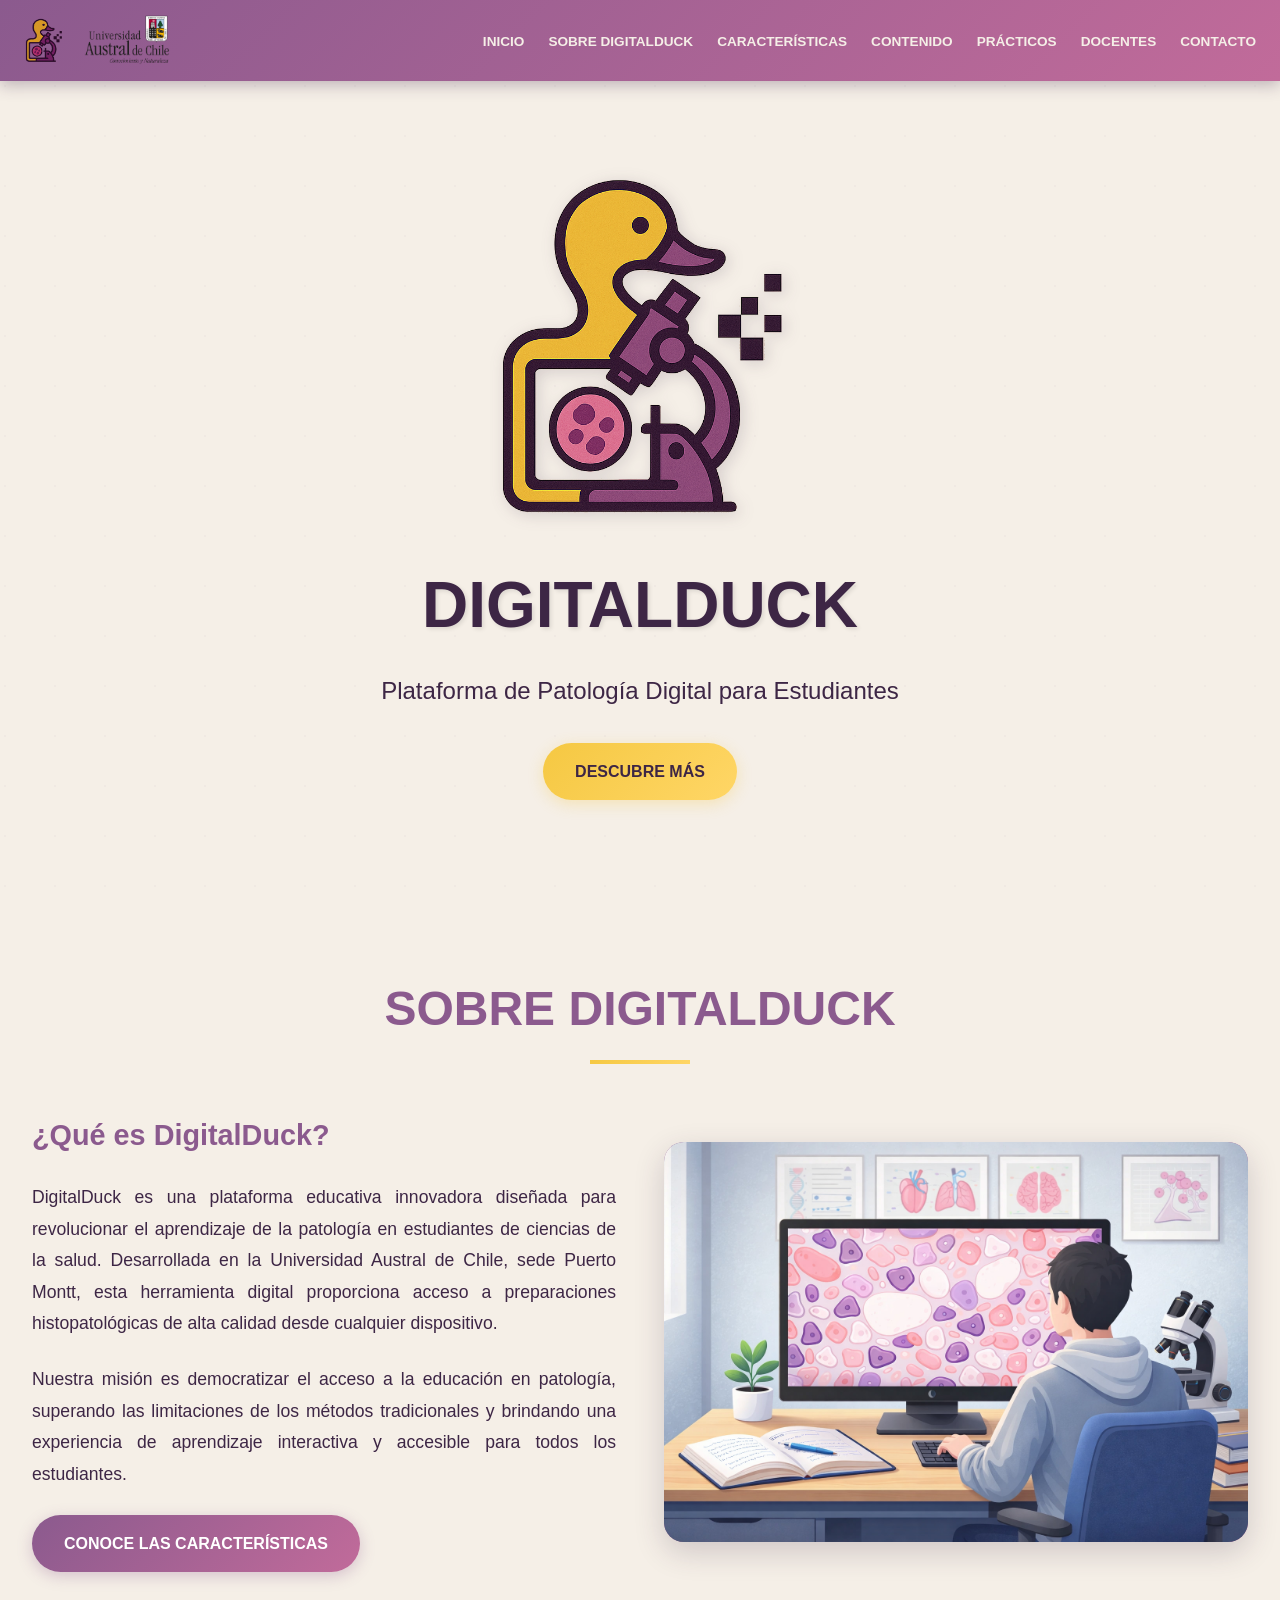
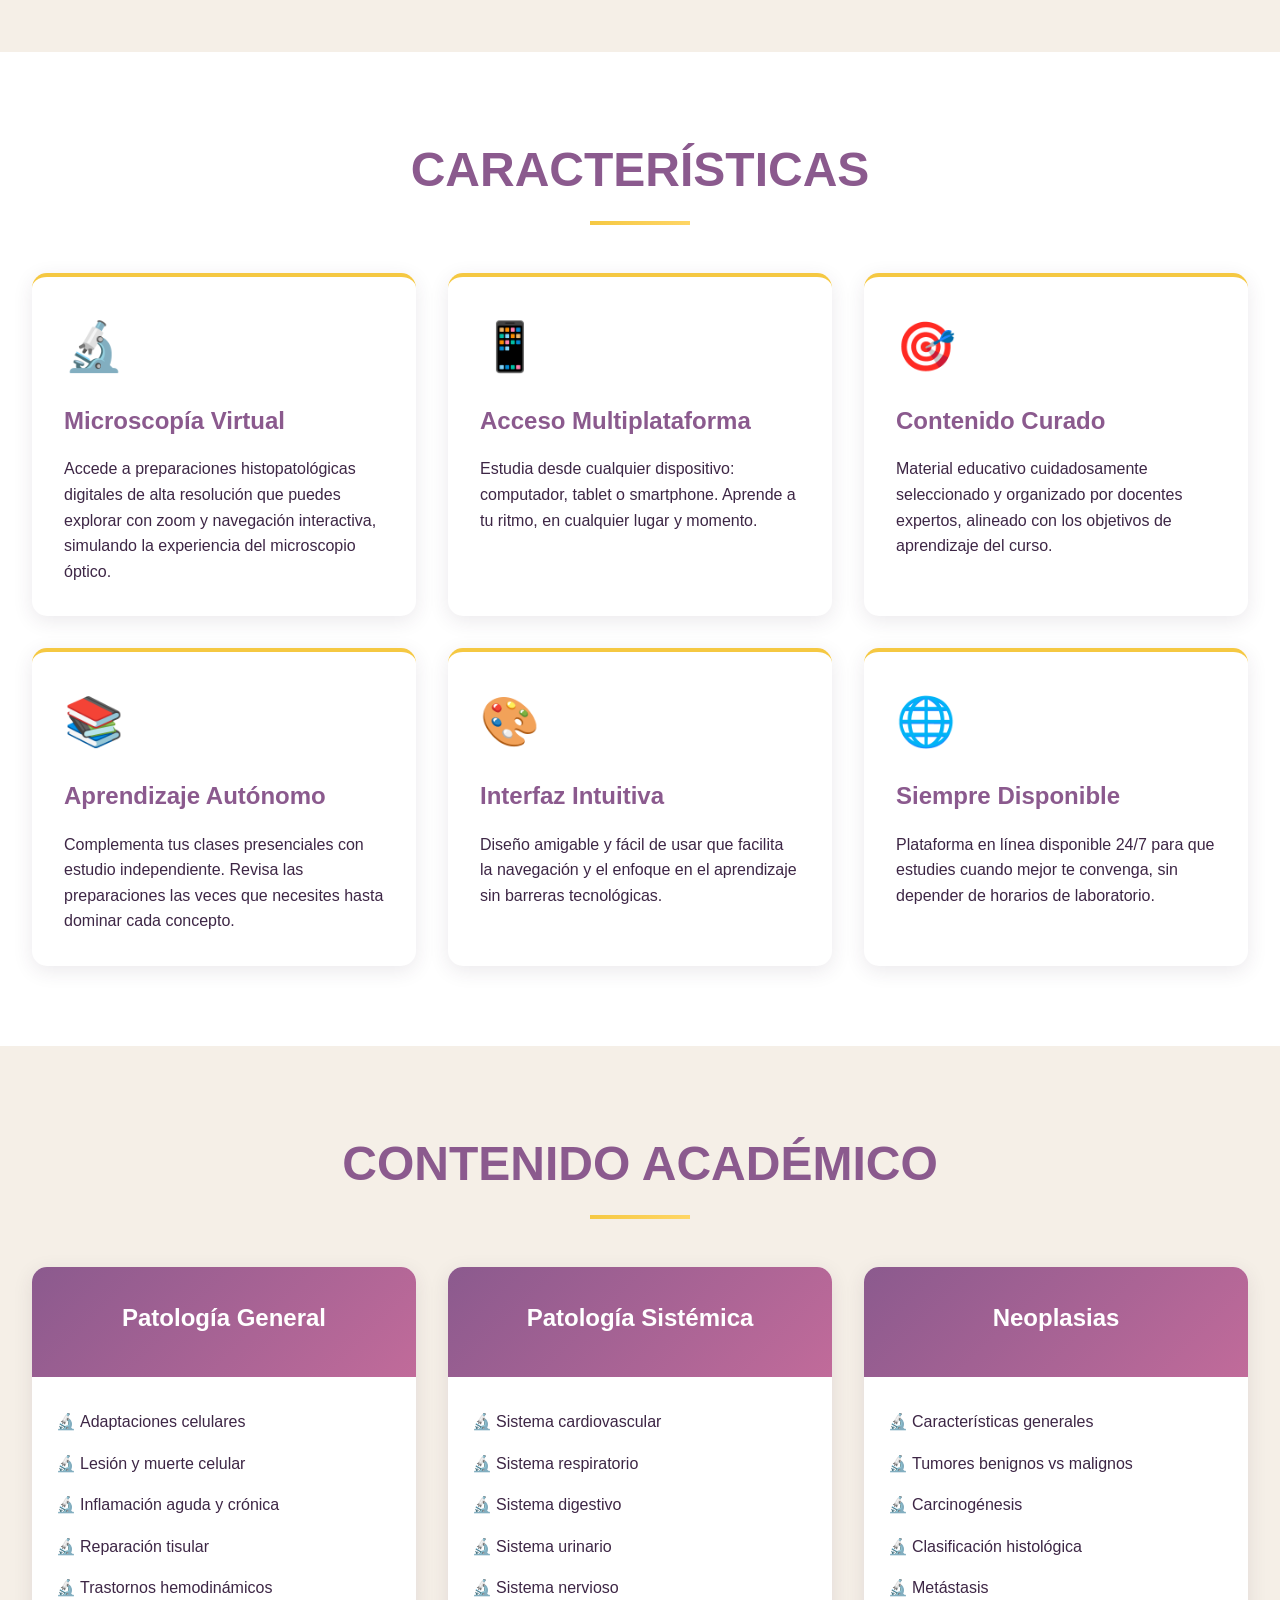
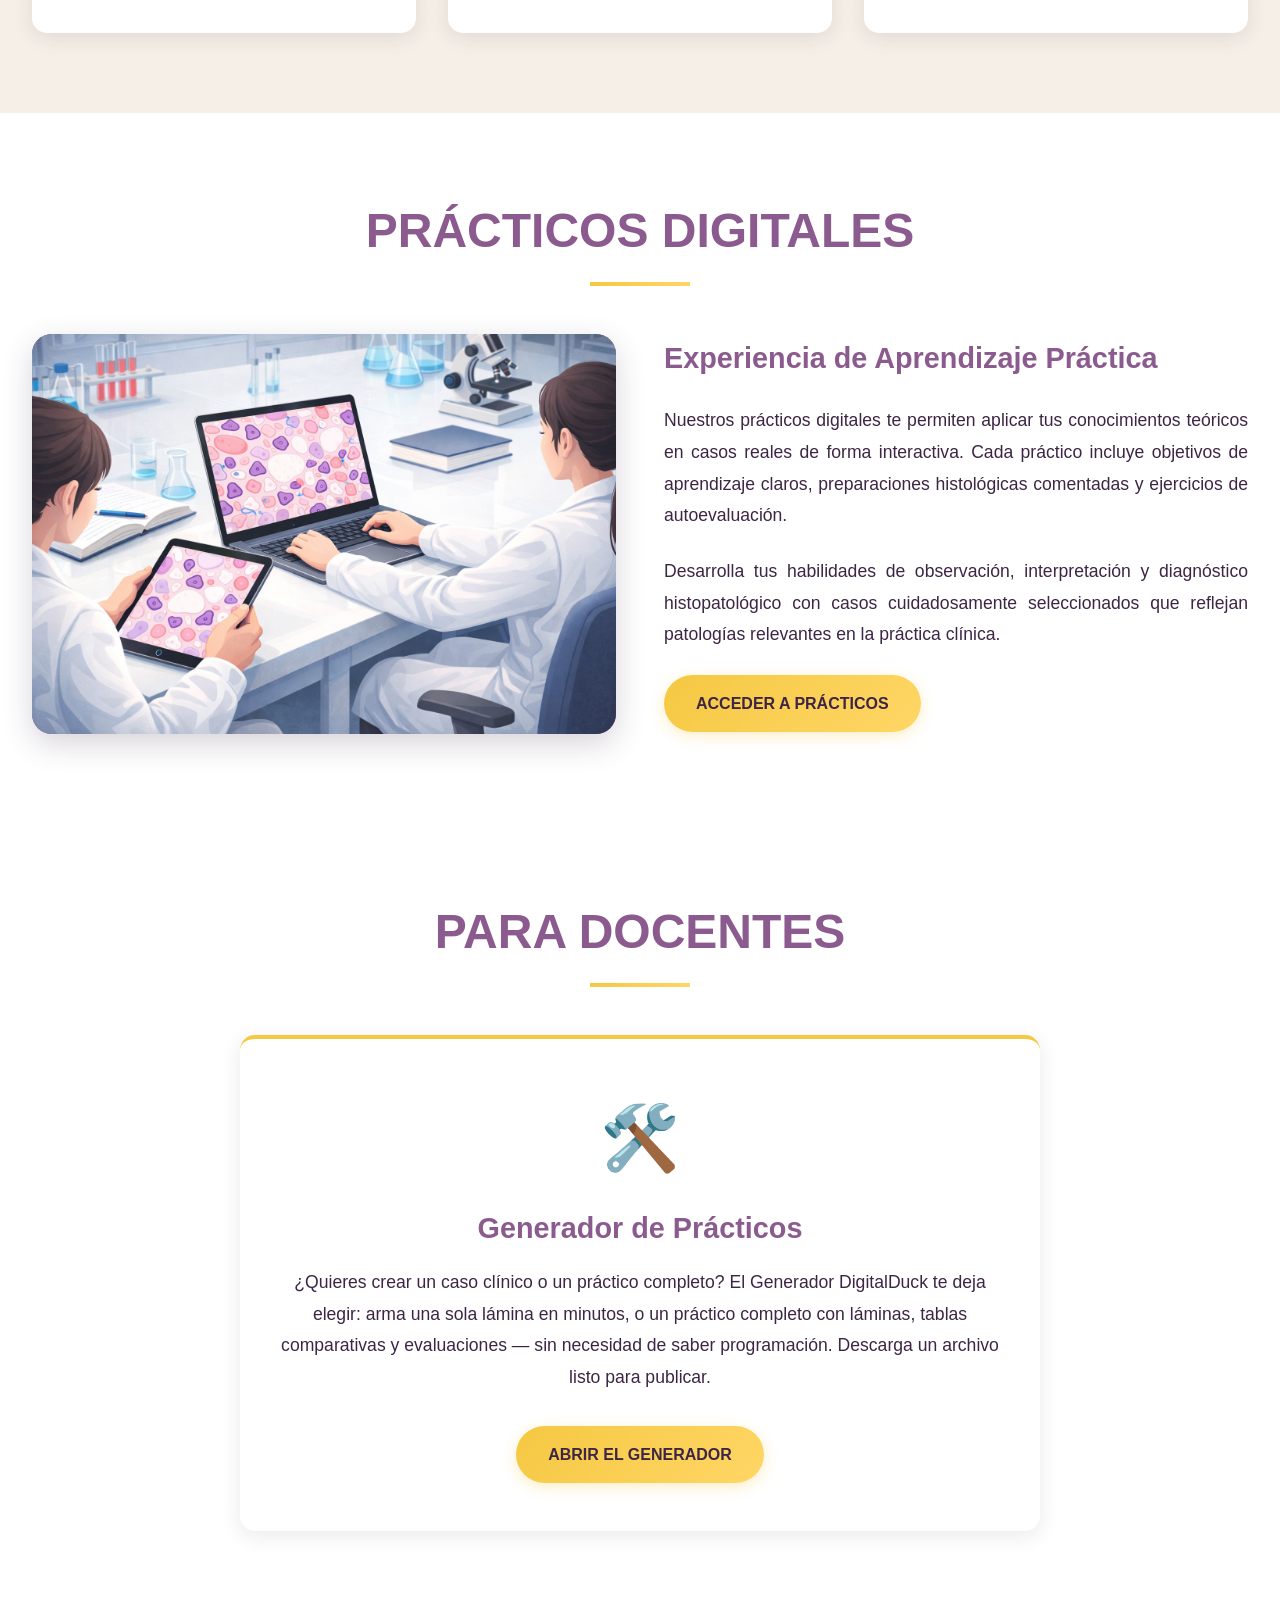
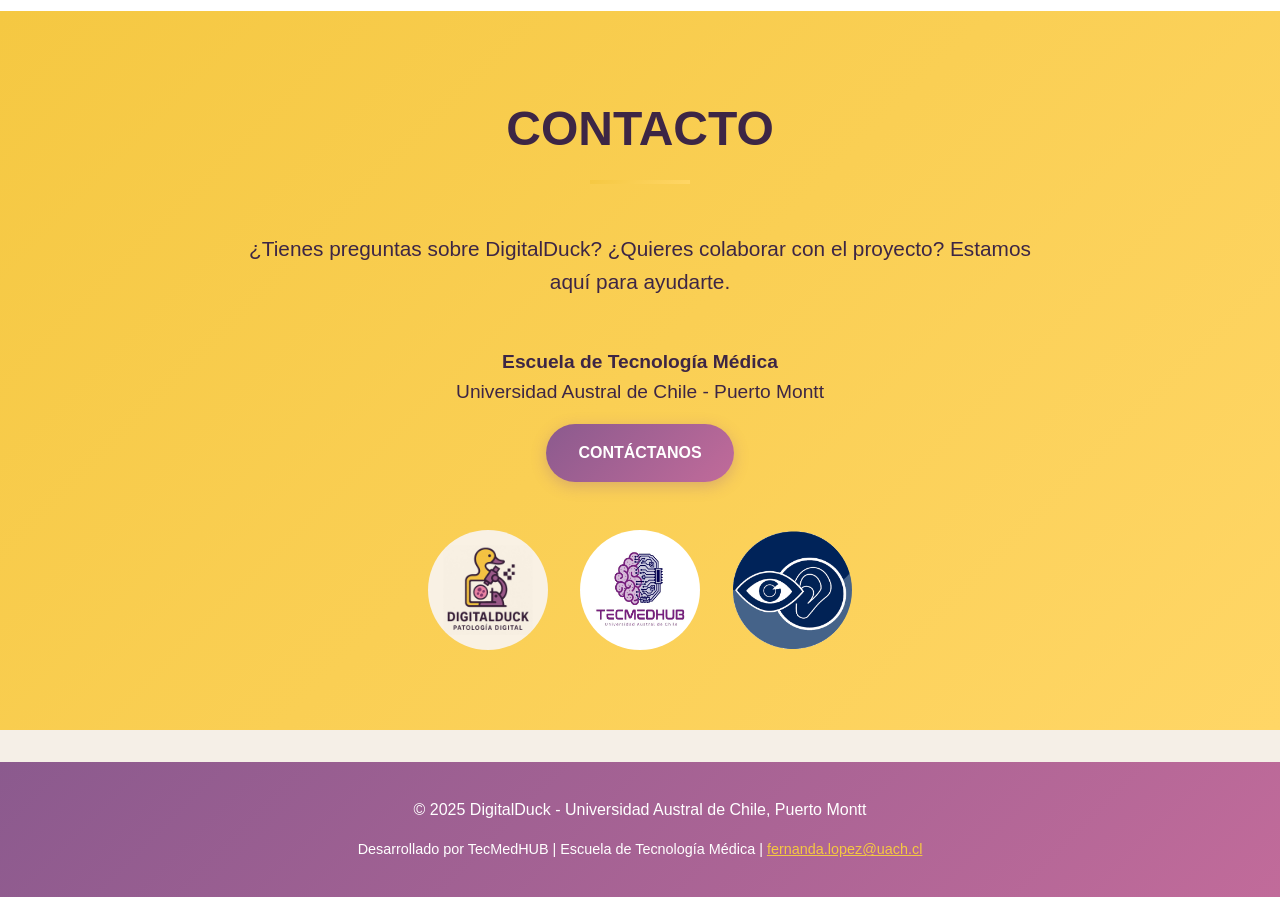
==== commit c582afa9: "Generador: modo Caso rapido vs Practico completo + preguntas frecuentes reciclables - Pantalla inici" ====
--- a/index.html
+++ b/index.html
@@ -172,9 +172,9 @@
                 <div class="feature-icon" style="font-size: 4rem;">🛠️</div>
                 <h3 style="font-size: 1.8rem;">Generador de Prácticos</h3>
                 <p style="font-size: 1.1rem; line-height: 1.8; margin: 1rem 0 2rem;">
-                    ¿Quieres crear tu propio práctico digital interactivo? El Generador de Prácticos DigitalDuck
-                    te permite armarlo en minutos, sin necesidad de saber programación: define láminas, casos
-                    clínicos, tablas comparativas y evaluaciones, y descarga un archivo listo para publicar.
+                    ¿Quieres crear un caso clínico o un práctico completo? El Generador DigitalDuck te deja elegir:
+                    arma una sola lámina en minutos, o un práctico completo con láminas, tablas comparativas y
+                    evaluaciones — sin necesidad de saber programación. Descarga un archivo listo para publicar.
                 </p>
                 <a href="practico-generator.html" class="btn">ABRIR EL GENERADOR</a>
             </div>
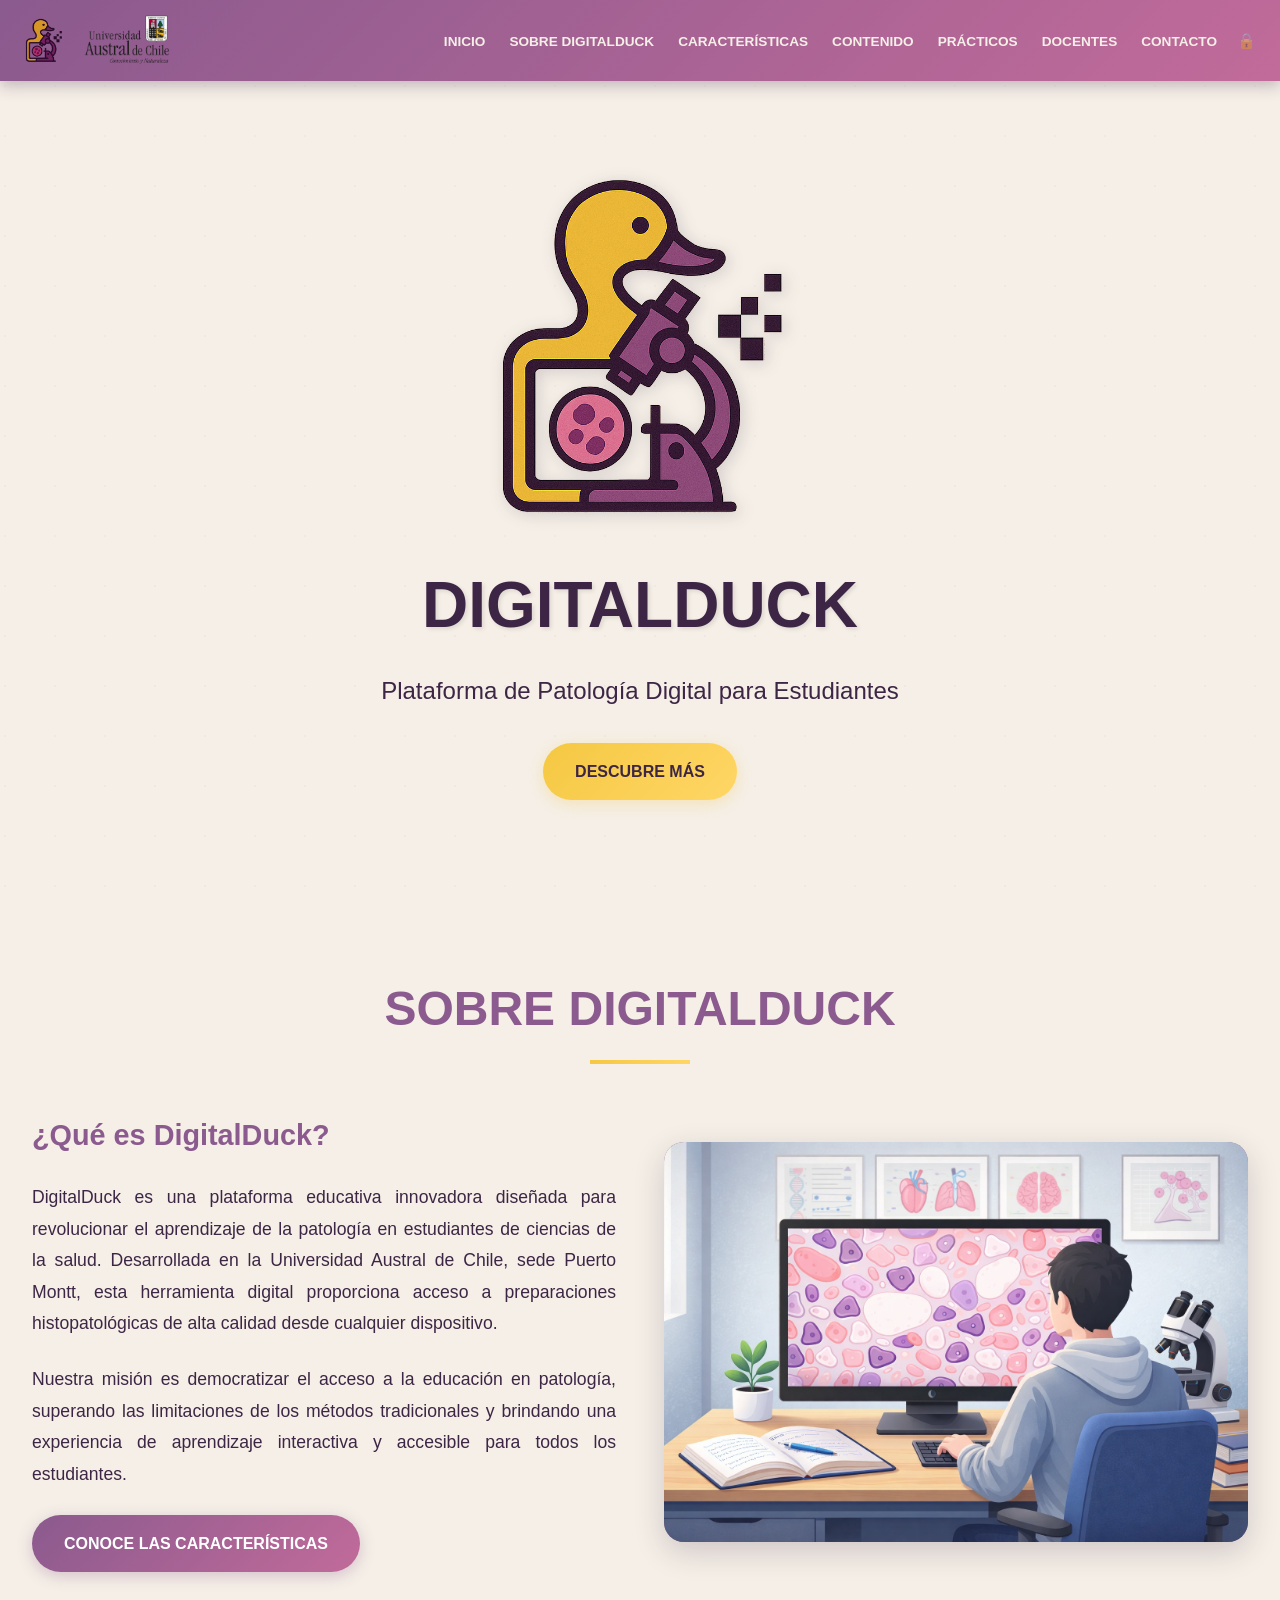
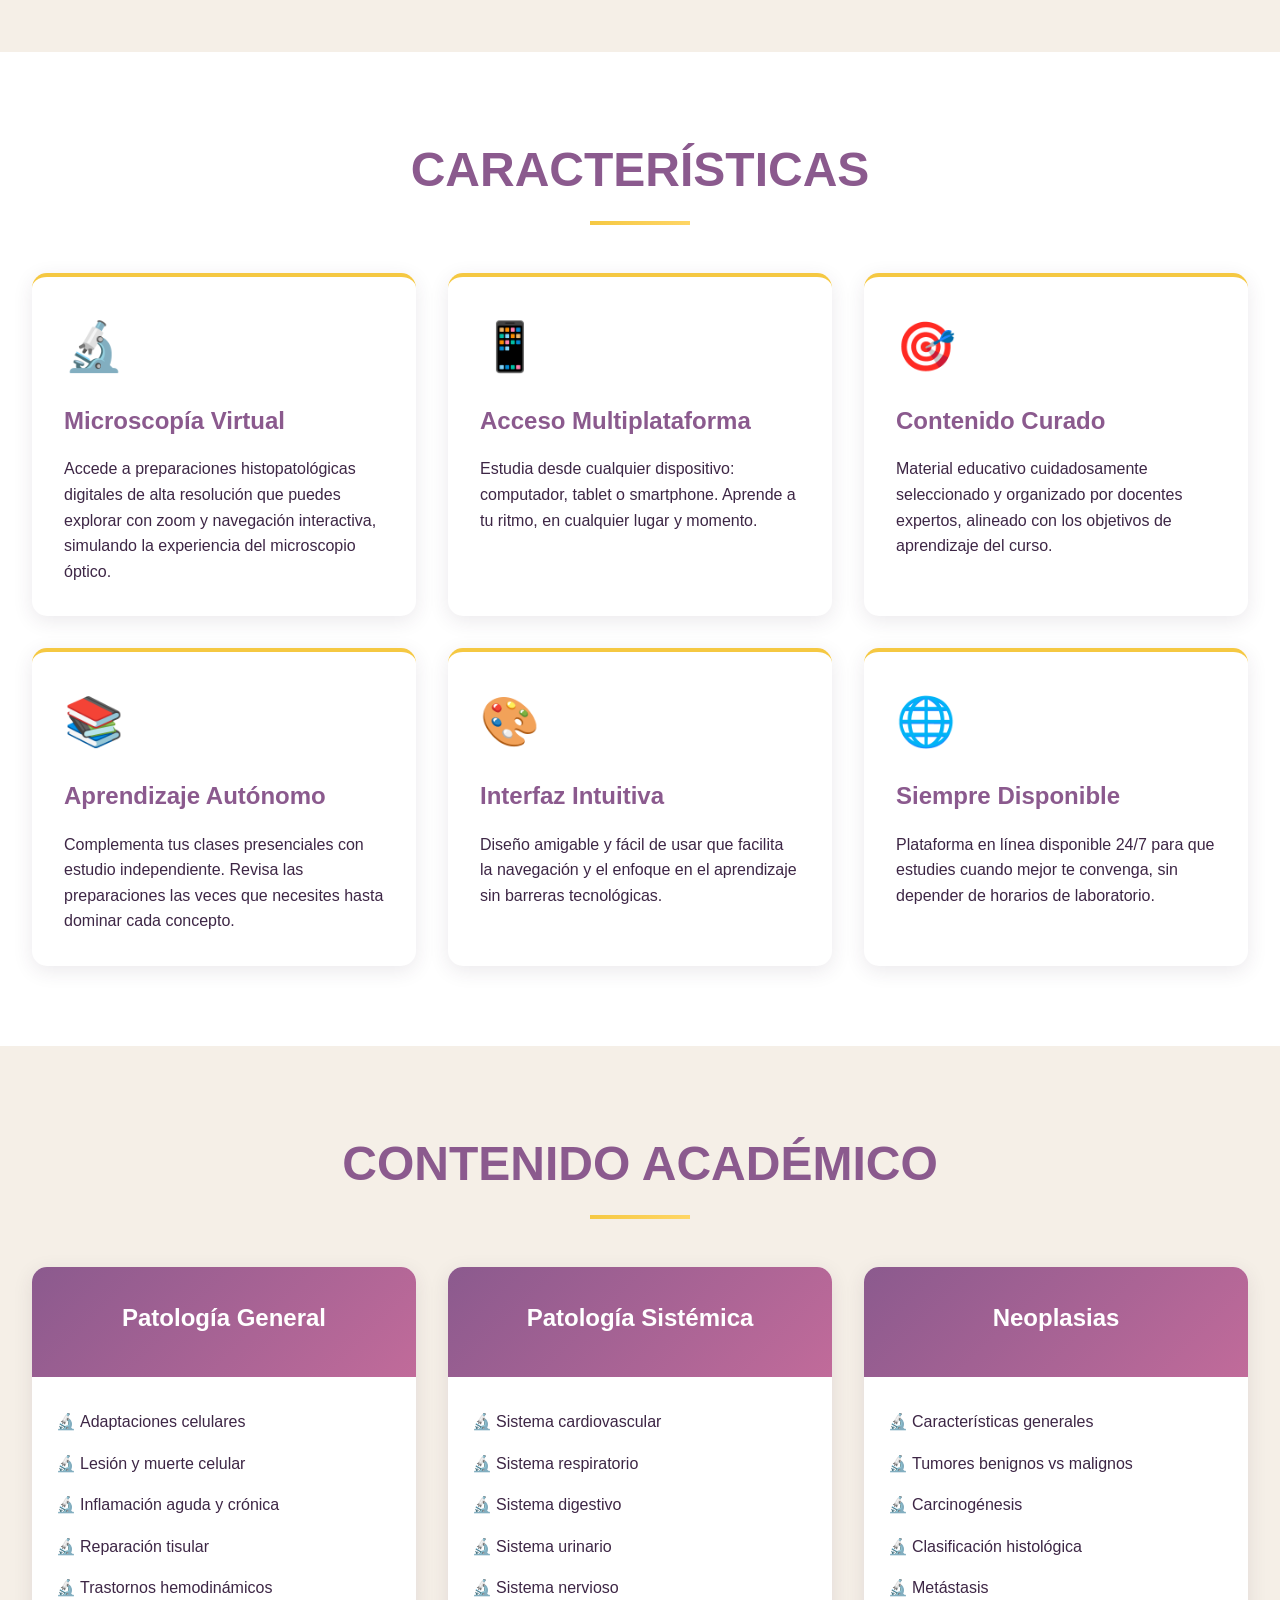
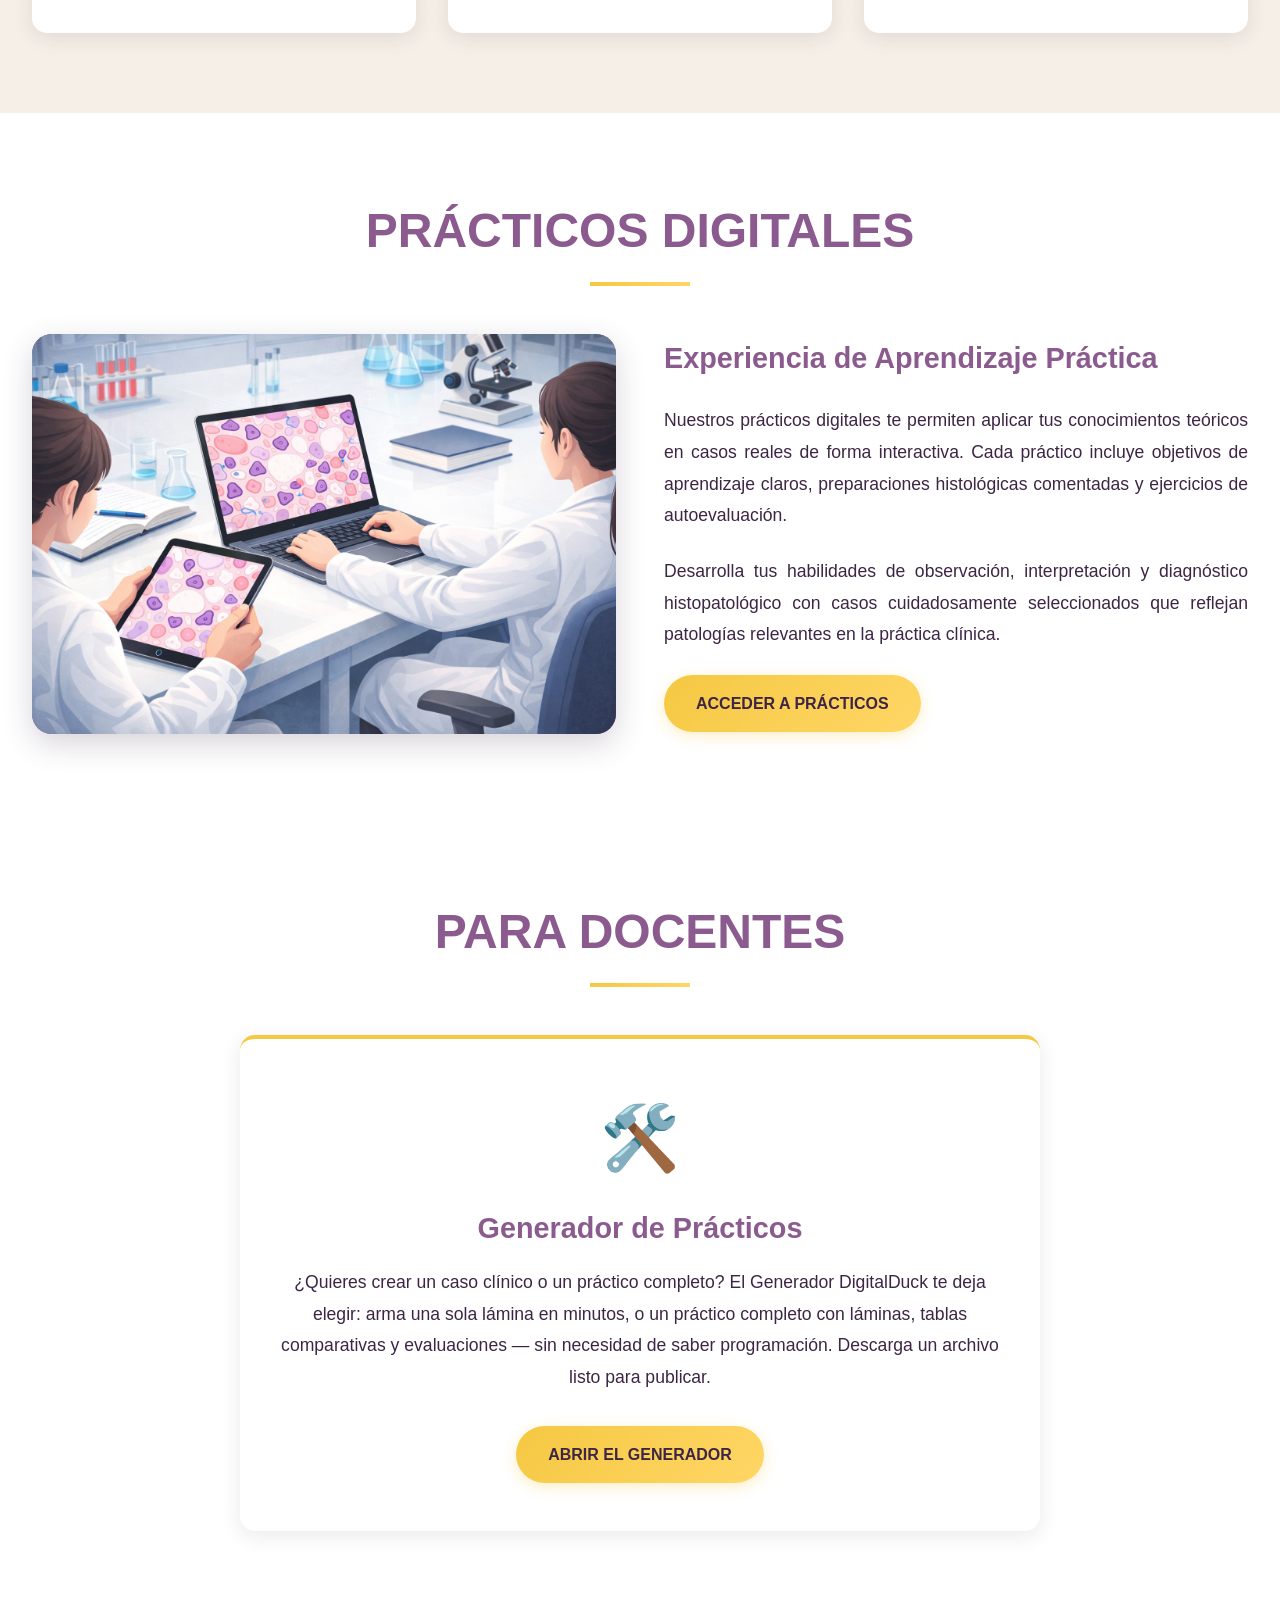
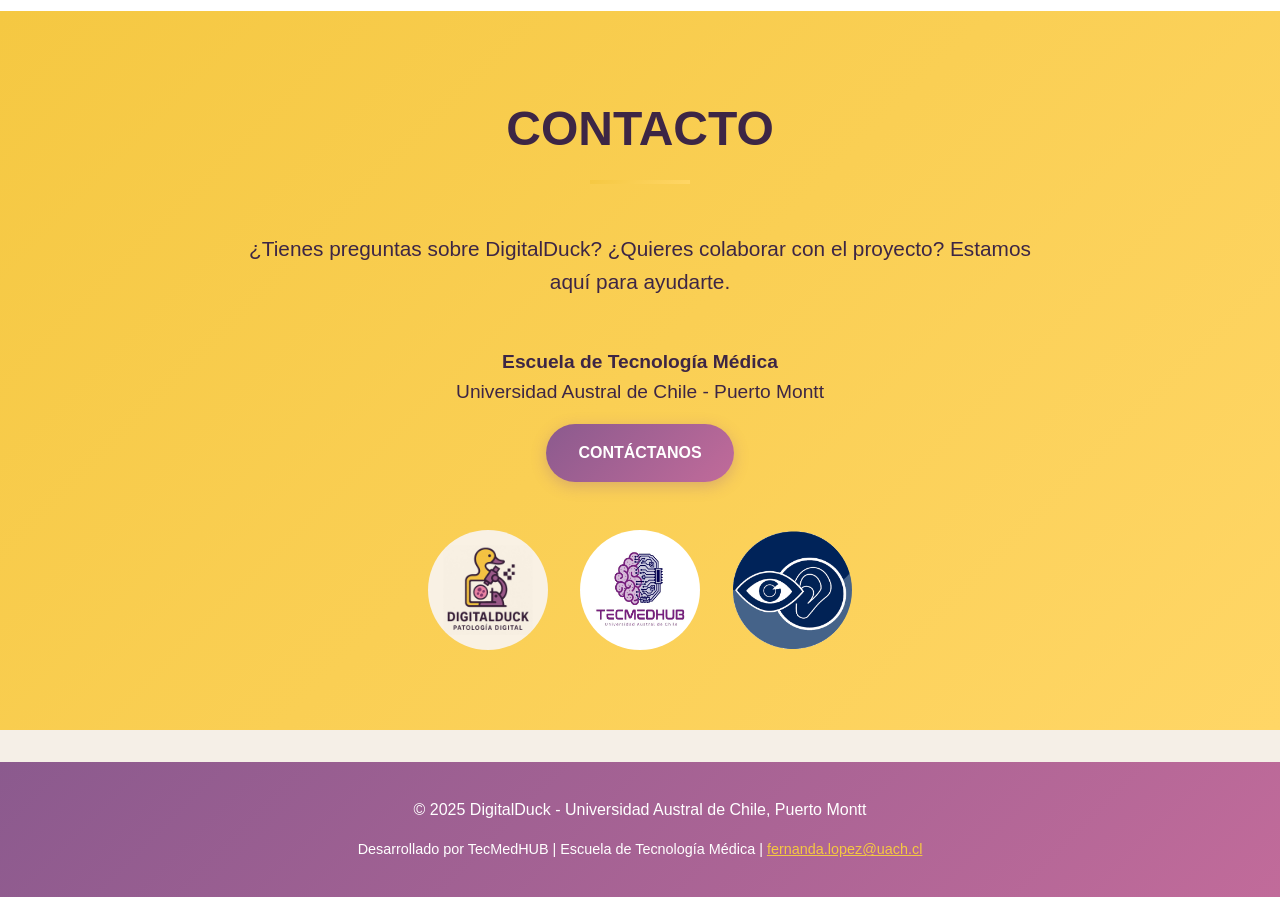
==== commit 4bcf211b: "Separar Inflamacion Aguda/Cronica + candado admin en index + 3 casos nuevos - data/curriculum.json, " ====
--- a/index.html
+++ b/index.html
@@ -15,7 +15,10 @@
                 <img src="images/logo2.png" alt="DigitalDuck Logo" class="logo-dd">
                 <img src="images/logouach.png" alt="UACH Logo" class="logo-uach">
             </div>  
-            <ul class="nav-links" id="navLinks"></ul>
+            <div class="nav-right">
+                <ul class="nav-links" id="navLinks"></ul>
+                <a href="admin/login.php" class="admin-link" title="Panel de administración" aria-label="Panel de administración">🔒</a>
+            </div>
             <button class="menu-toggle" id="menuToggle">
                 <span></span>
                 <span></span>
--- a/css/base.css
+++ b/css/base.css
@@ -63,10 +63,29 @@
     width: auto;
 }
 
+.nav-right {
+    display: flex;
+    align-items: center;
+    gap: 1.25rem;
+}
+
 .nav-links {
     display: flex;
     gap: 1.5rem;
     list-style: none;
+}
+
+.admin-link {
+    color: var(--color-light);
+    opacity: 0.4;
+    text-decoration: none;
+    font-size: 0.95rem;
+    line-height: 1;
+    transition: opacity 0.3s;
+}
+
+.admin-link:hover {
+    opacity: 1;
 }
 
 .nav-links a {
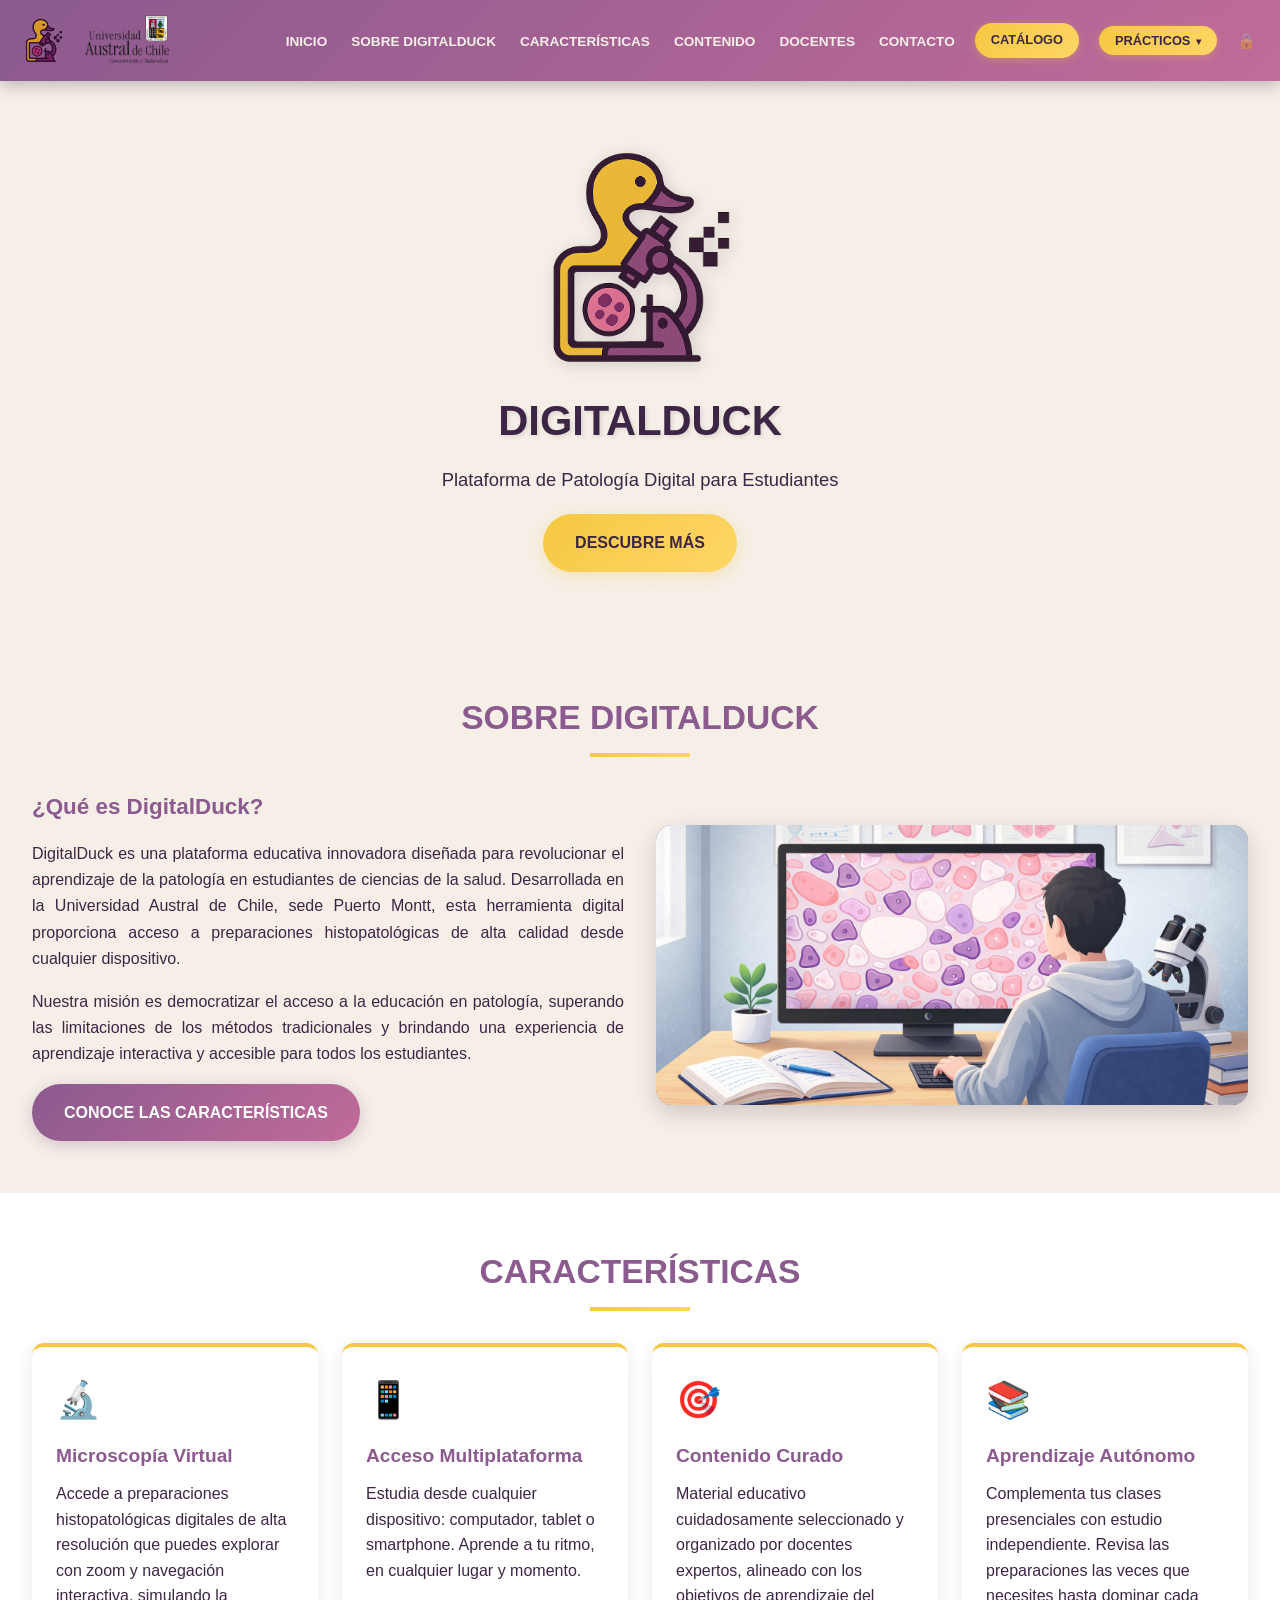
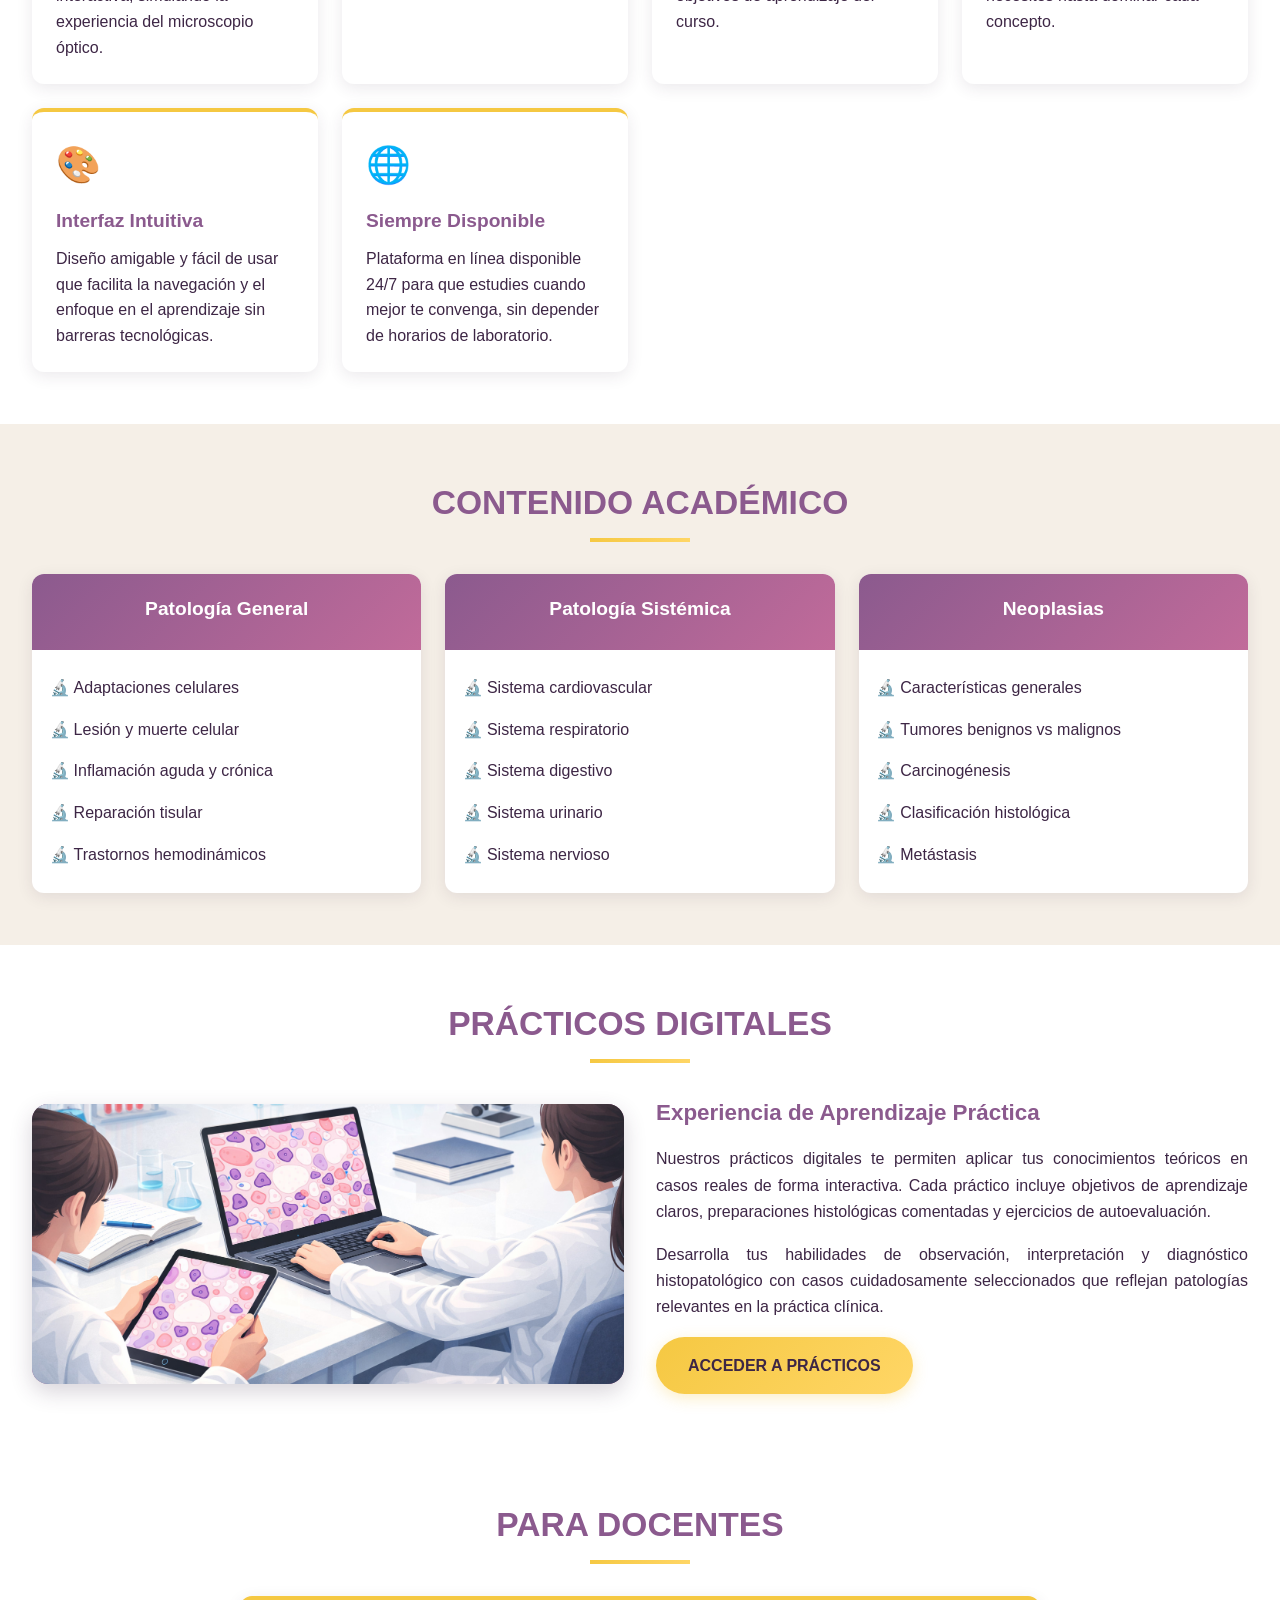
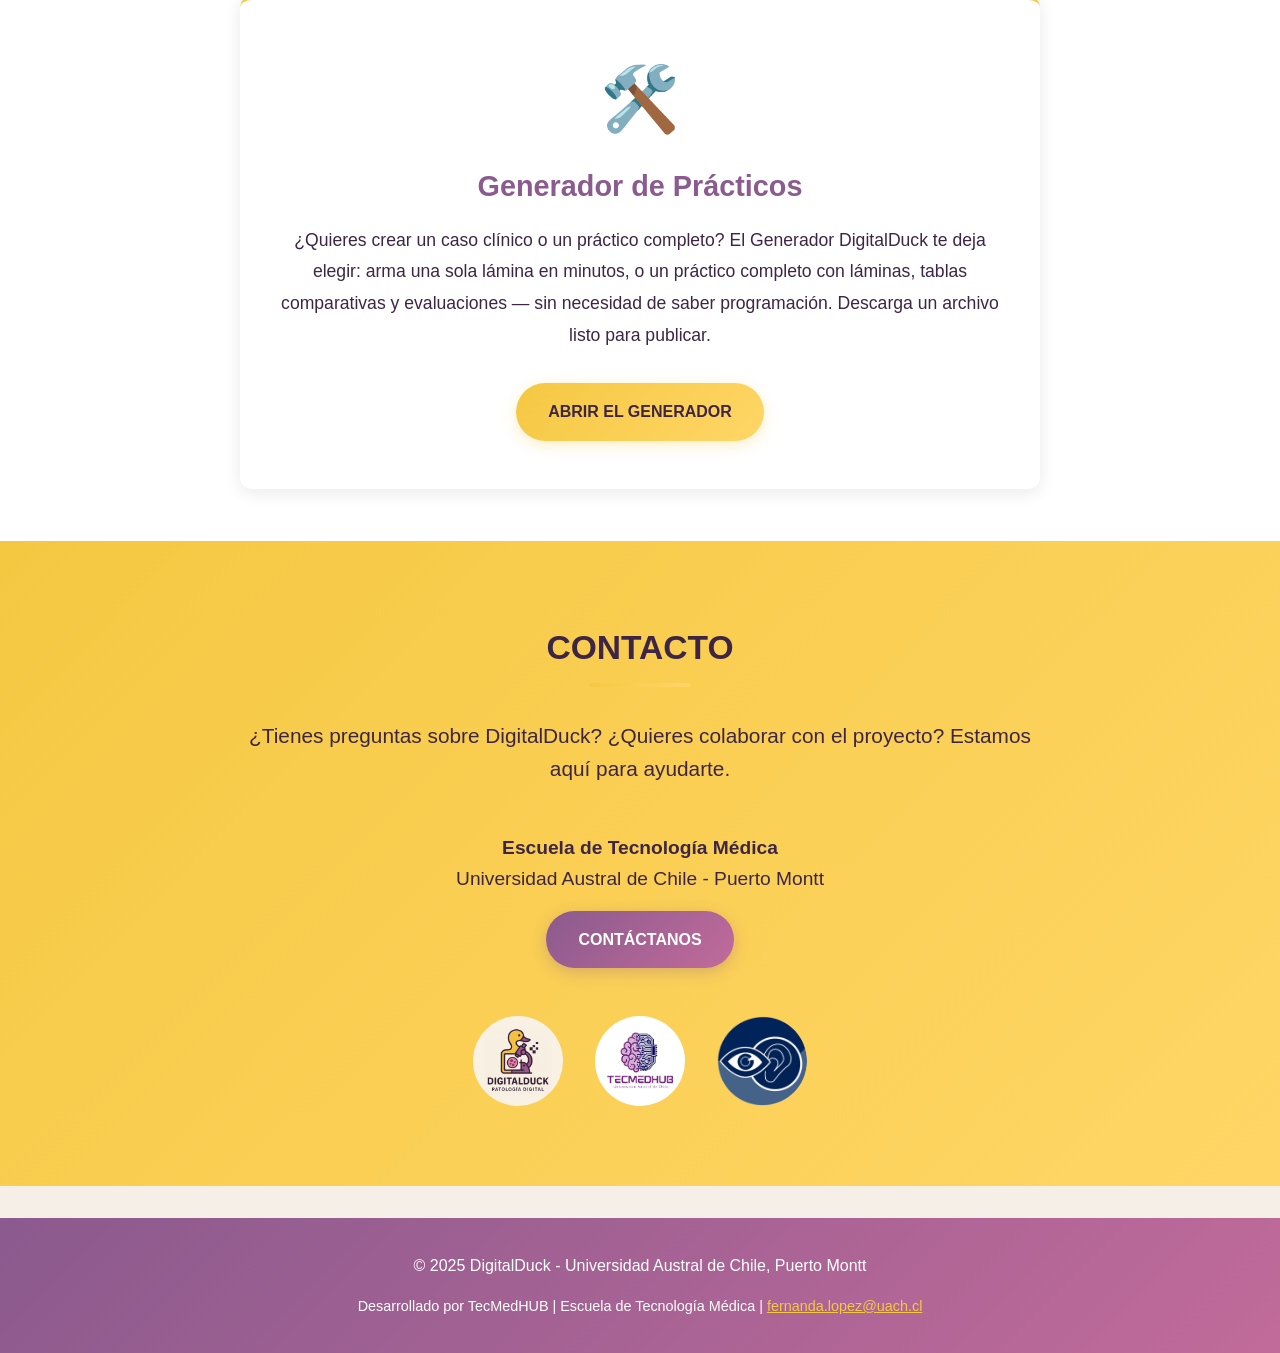
==== commit 61581e00: "Topbar: pills de Catalogo/Practicos + candado en todas las paginas, tamanos reducidos - js/nav.js: P" ====
--- a/index.html
+++ b/index.html
@@ -17,6 +17,15 @@
             </div>  
             <div class="nav-right">
                 <ul class="nav-links" id="navLinks"></ul>
+                <a href="catalogo.html" class="nav-pill"><span class="pill-label">CATÁLOGO</span></a>
+                <div class="nav-pill-wrap">
+                    <button class="nav-pill" id="practicosPillToggle" aria-haspopup="true" aria-expanded="false">
+                        <span class="pill-label">PRÁCTICOS</span> <span class="pill-caret">▾</span>
+                    </button>
+                    <div class="practicos-pill-dropdown" id="practicosPillDropdown">
+                        <div class="practicos-pill-dropdown-content" id="practicosPillDropdownContent"></div>
+                    </div>
+                </div>
                 <a href="admin/login.php" class="admin-link" title="Panel de administración" aria-label="Panel de administración">🔒</a>
             </div>
             <button class="menu-toggle" id="menuToggle">
@@ -231,6 +240,7 @@
     <script src="js/nav.js"></script>
     <script>
         renderNav('');
+        initPracticosNav();
 
         // Menu Toggle
         const menuToggle = document.getElementById('menuToggle');
--- a/css/base.css
+++ b/css/base.css
@@ -86,6 +86,119 @@
 
 .admin-link:hover {
     opacity: 1;
+}
+
+/* ===== Pills de navegación (Catálogo / Prácticos) ===== */
+.nav-pill-wrap {
+    position: relative;
+}
+
+.nav-pill {
+    display: inline-flex;
+    align-items: center;
+    gap: 0.35rem;
+    background: var(--gradient-primary);
+    color: var(--color-dark);
+    font-weight: 600;
+    font-size: 0.8rem;
+    text-decoration: none;
+    padding: 0.45rem 1rem;
+    border: none;
+    border-radius: 20px;
+    cursor: pointer;
+    white-space: nowrap;
+    box-shadow: 0 2px 8px rgba(245, 200, 66, 0.3);
+    transition: all 0.25s ease;
+}
+
+.nav-pill:hover {
+    transform: translateY(-2px);
+    box-shadow: 0 4px 14px rgba(245, 200, 66, 0.4);
+}
+
+.nav-pill.active {
+    background: var(--color-primary);
+}
+
+.pill-caret {
+    font-size: 0.65rem;
+    transition: transform 0.25s ease;
+}
+
+.nav-pill.active .pill-caret {
+    transform: rotate(180deg);
+}
+
+.practicos-pill-dropdown {
+    position: absolute;
+    top: calc(100% + 10px);
+    right: 0;
+    background: white;
+    border-radius: 14px;
+    box-shadow: 0 10px 35px rgba(61, 38, 69, 0.25);
+    opacity: 0;
+    visibility: hidden;
+    transform: translateY(-8px);
+    transition: all 0.25s ease;
+    z-index: 999;
+    overflow: hidden;
+    min-width: 260px;
+}
+
+.practicos-pill-dropdown.active {
+    opacity: 1;
+    visibility: visible;
+    transform: translateY(0);
+}
+
+.practicos-pill-dropdown-content {
+    padding: 0.5rem;
+    max-height: 70vh;
+    overflow-y: auto;
+}
+
+.practico-pill-item-all {
+    display: block;
+    background: var(--gradient-primary);
+    color: var(--color-dark);
+    font-weight: 700;
+    font-size: 0.9rem;
+    text-decoration: none;
+    text-align: center;
+    padding: 0.75rem 1rem;
+    border-radius: 10px;
+    margin-bottom: 0.4rem;
+}
+
+.practico-item {
+    display: flex;
+    align-items: center;
+    gap: 1rem;
+    padding: 0.7rem 1rem;
+    text-decoration: none;
+    color: var(--color-dark);
+    border-radius: 10px;
+    transition: all 0.2s ease;
+}
+
+.practico-item:hover {
+    background: var(--gradient-primary);
+}
+
+.practico-num {
+    background: var(--gradient-secondary);
+    color: white;
+    font-weight: bold;
+    font-size: 0.75rem;
+    padding: 0.25rem 0.55rem;
+    border-radius: 8px;
+    min-width: 32px;
+    text-align: center;
+}
+
+.practico-name {
+    font-weight: 500;
+    font-size: 0.9rem;
 }
 
 .nav-links a {
@@ -200,4 +313,24 @@
     .nav-links.active {
         right: 0;
     }
-}
+
+    .nav-right {
+        gap: 0.5rem;
+    }
+
+    .nav-pill {
+        padding: 0.4rem 0.7rem;
+        font-size: 0.72rem;
+    }
+
+    .practicos-pill-dropdown {
+        right: -1rem;
+        min-width: 240px;
+    }
+}
+
+@media (max-width: 480px) {
+    .nav-pill span.pill-label {
+        display: none;
+    }
+}
--- a/css/index.css
+++ b/css/index.css
@@ -3,7 +3,7 @@
 /* Hero Section */
 .hero {
     background: var(--color-light);
-    min-height: 90vh;
+    min-height: 62vh;
     display: flex;
     align-items: center;
     justify-content: center;
@@ -30,9 +30,9 @@
 }
 
 .hero-logo {
-    width: 350px;
-    height: 350px;
-    margin: 0 auto 2rem;
+    width: 220px;
+    height: 220px;
+    margin: 0 auto 1.25rem;
     display: flex;
     align-items: center;
     justify-content: center;
@@ -46,21 +46,21 @@
 }
 
 .hero h1 {
-    font-size: 4rem;
+    font-size: 2.6rem;
     color: var(--color-dark);
-    margin-bottom: 1rem;
+    margin-bottom: 0.6rem;
     text-shadow: 2px 2px 4px rgba(0,0,0,0.1);
 }
 
 .hero p {
-    font-size: 1.5rem;
+    font-size: 1.15rem;
     color: var(--color-dark);
-    margin-bottom: 2rem;
+    margin-bottom: 1.25rem;
 }
 
 /* Sections */
 section {
-    padding: 5rem 2rem;
+    padding: 3.25rem 2rem;
     max-width: 1400px;
     margin: 0 auto;
     opacity: 1;
@@ -80,12 +80,12 @@
 }
 
 .section-title {
-    font-size: 3rem;
+    font-size: 2.1rem;
     color: var(--color-secondary);
-    margin-bottom: 3rem;
+    margin-bottom: 2rem;
     text-align: center;
     position: relative;
-    padding-bottom: 1rem;
+    padding-bottom: 0.75rem;
 }
 
 .section-title::after {
@@ -103,33 +103,33 @@
 .about-content {
     display: grid;
     grid-template-columns: 1fr 1fr;
-    gap: 3rem;
+    gap: 2rem;
     align-items: center;
 }
 
 .about-text h3 {
     color: var(--color-secondary);
-    font-size: 1.8rem;
-    margin-bottom: 1.5rem;
+    font-size: 1.4rem;
+    margin-bottom: 1rem;
 }
 
 .about-text p {
-    margin-bottom: 1.5rem;
+    margin-bottom: 1rem;
     text-align: justify;
-    font-size: 1.1rem;
-    line-height: 1.8;
+    font-size: 1rem;
+    line-height: 1.65;
 }
 
 .about-image {
     width: 100%;
-    height: 400px;
+    height: 280px;
     background: var(--gradient-secondary);
-    border-radius: 20px;
+    border-radius: 16px;
     display: flex;
     align-items: center;
     justify-content: center;
     overflow: hidden;
-    box-shadow: 0 10px 30px rgba(61, 38, 69, 0.2);
+    box-shadow: 0 8px 22px rgba(61, 38, 69, 0.2);
 }
 
 .about-image img {
@@ -141,34 +141,34 @@
 /* Features Section */
 .features-grid {
     display: grid;
-    grid-template-columns: repeat(auto-fit, minmax(300px, 1fr));
-    gap: 2rem;
-    margin-top: 3rem;
+    grid-template-columns: repeat(auto-fit, minmax(260px, 1fr));
+    gap: 1.5rem;
+    margin-top: 2rem;
 }
 
 .feature-card {
     background: white;
-    padding: 2rem;
-    border-radius: 15px;
-    box-shadow: 0 5px 20px rgba(61, 38, 69, 0.1);
+    padding: 1.5rem;
+    border-radius: 12px;
+    box-shadow: 0 4px 16px rgba(61, 38, 69, 0.1);
     transition: transform 0.3s ease, box-shadow 0.3s ease;
     border-top: 4px solid var(--color-primary);
 }
 
 .feature-card:hover {
-    transform: translateY(-10px);
-    box-shadow: 0 10px 30px rgba(61, 38, 69, 0.2);
+    transform: translateY(-6px);
+    box-shadow: 0 8px 22px rgba(61, 38, 69, 0.2);
 }
 
 .feature-icon {
-    font-size: 3rem;
-    margin-bottom: 1rem;
+    font-size: 2.25rem;
+    margin-bottom: 0.75rem;
 }
 
 .feature-card h3 {
     color: var(--color-secondary);
-    margin-bottom: 1rem;
-    font-size: 1.5rem;
+    margin-bottom: 0.6rem;
+    font-size: 1.2rem;
 }
 
 .feature-card p {
@@ -179,37 +179,37 @@
 /* Content Section */
 .content-grid {
     display: grid;
-    grid-template-columns: repeat(auto-fit, minmax(280px, 1fr));
-    gap: 2rem;
-    margin-top: 3rem;
+    grid-template-columns: repeat(auto-fit, minmax(260px, 1fr));
+    gap: 1.5rem;
+    margin-top: 2rem;
 }
 
 .content-card {
     background: white;
-    border-radius: 15px;
+    border-radius: 12px;
     overflow: hidden;
-    box-shadow: 0 5px 20px rgba(61, 38, 69, 0.1);
+    box-shadow: 0 4px 16px rgba(61, 38, 69, 0.1);
     transition: transform 0.3s ease;
 }
 
 .content-card:hover {
-    transform: translateY(-5px);
+    transform: translateY(-4px);
 }
 
 .content-card-header {
     background: var(--gradient-secondary);
-    padding: 2rem;
+    padding: 1.25rem;
     color: white;
     text-align: center;
 }
 
 .content-card-header h3 {
-    font-size: 1.5rem;
-    margin-bottom: 0.5rem;
+    font-size: 1.2rem;
+    margin-bottom: 0.3rem;
 }
 
 .content-card-body {
-    padding: 1.5rem;
+    padding: 1.1rem;
 }
 
 .content-card-body ul {
@@ -257,8 +257,8 @@
 
 /* Logos de contacto con animación pulse */
 .contact-logo {
-    width: 120px;
-    height: 120px;
+    width: 90px;
+    height: 90px;
     border-radius: 50%;
     overflow: hidden;
     transition: transform 0.3s;
@@ -281,20 +281,20 @@
 /* Responsive - Index */
 @media (max-width: 768px) {
     .hero h1 {
-        font-size: 2.5rem;
+        font-size: 2.1rem;
     }
 
     .hero p {
-        font-size: 1.2rem;
+        font-size: 1rem;
     }
 
     .hero-logo {
-        width: 250px;
-        height: 250px;
+        width: 170px;
+        height: 170px;
     }
 
     .section-title {
-        font-size: 2rem;
+        font-size: 1.6rem;
     }
 
     .about-content {
@@ -309,19 +309,19 @@
 
 @media (max-width: 480px) {
     .hero h1 {
-        font-size: 2rem;
+        font-size: 1.75rem;
     }
 
     .hero p {
-        font-size: 1rem;
+        font-size: 0.92rem;
     }
 
     .hero-logo {
-        width: 200px;
-        height: 200px;
+        width: 140px;
+        height: 140px;
     }
 
     section {
-        padding: 3rem 1rem;
-    }
-}
+        padding: 2rem 1rem;
+    }
+}
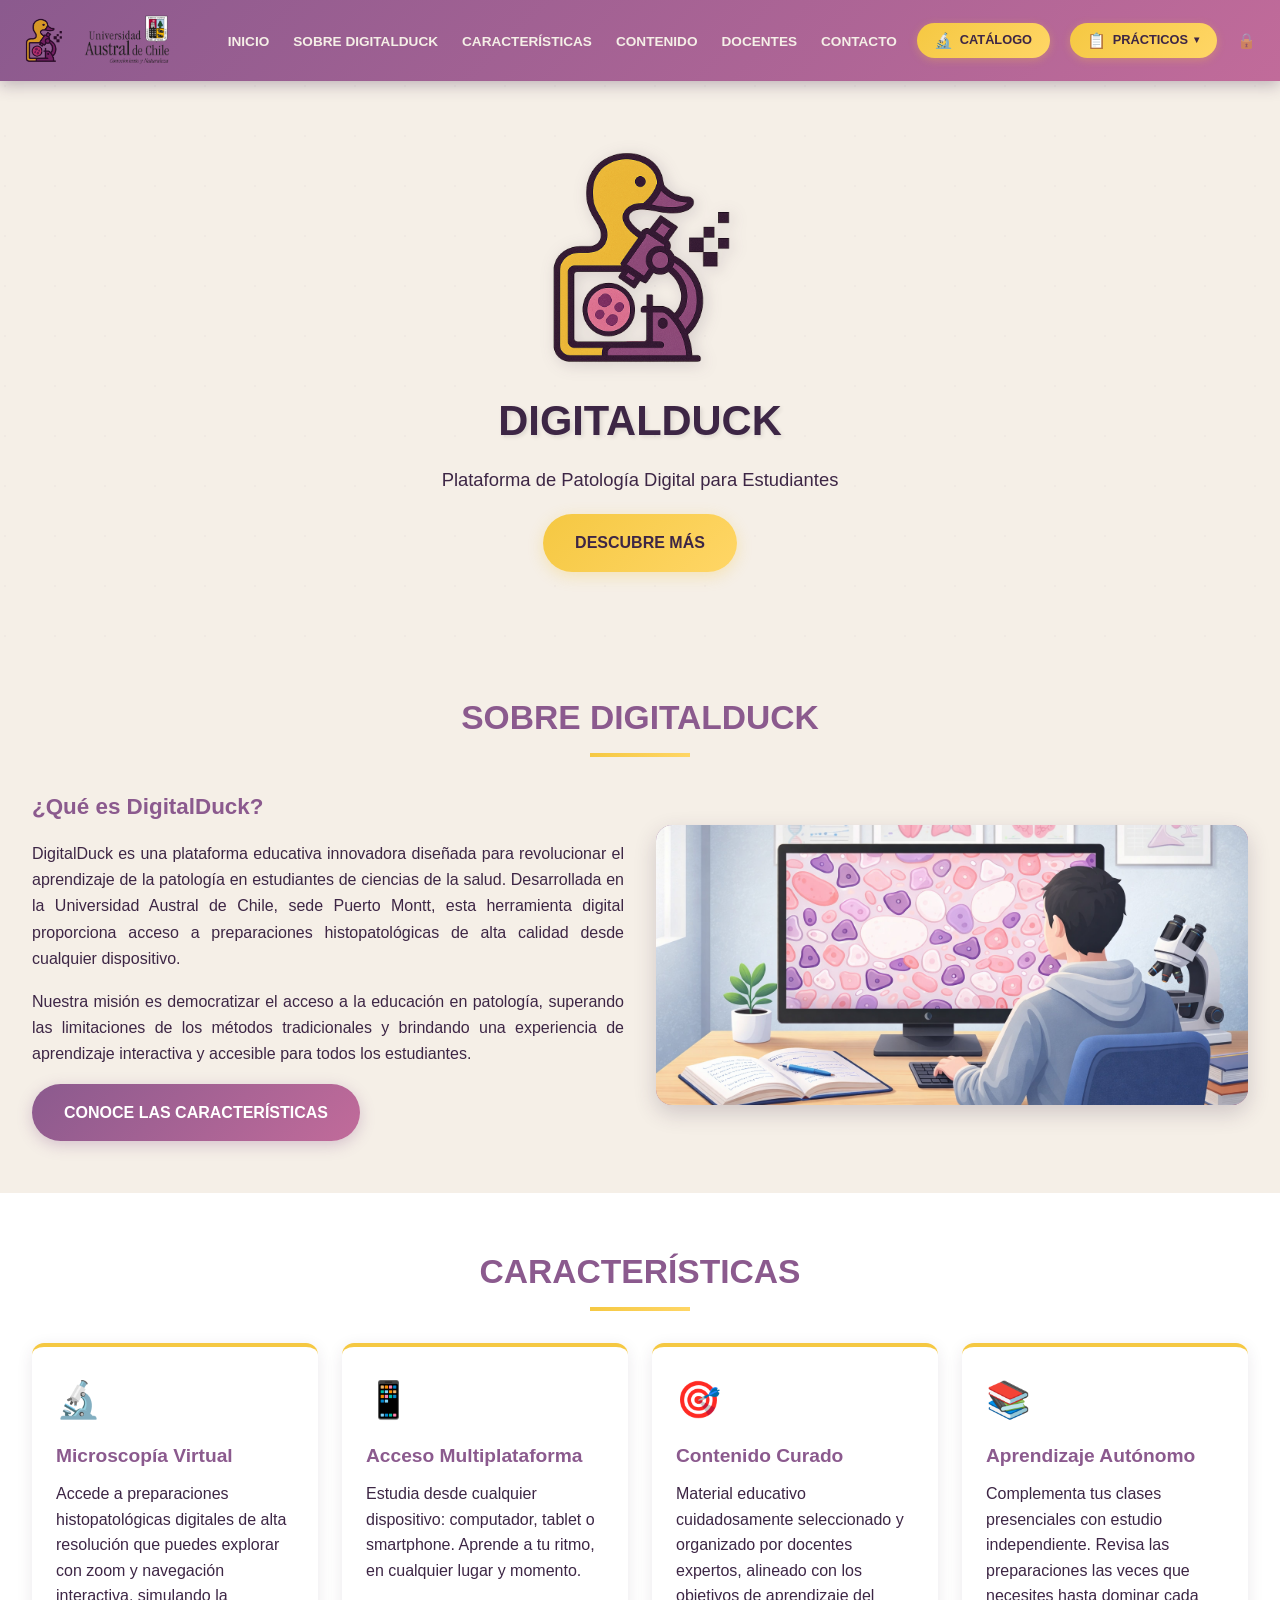
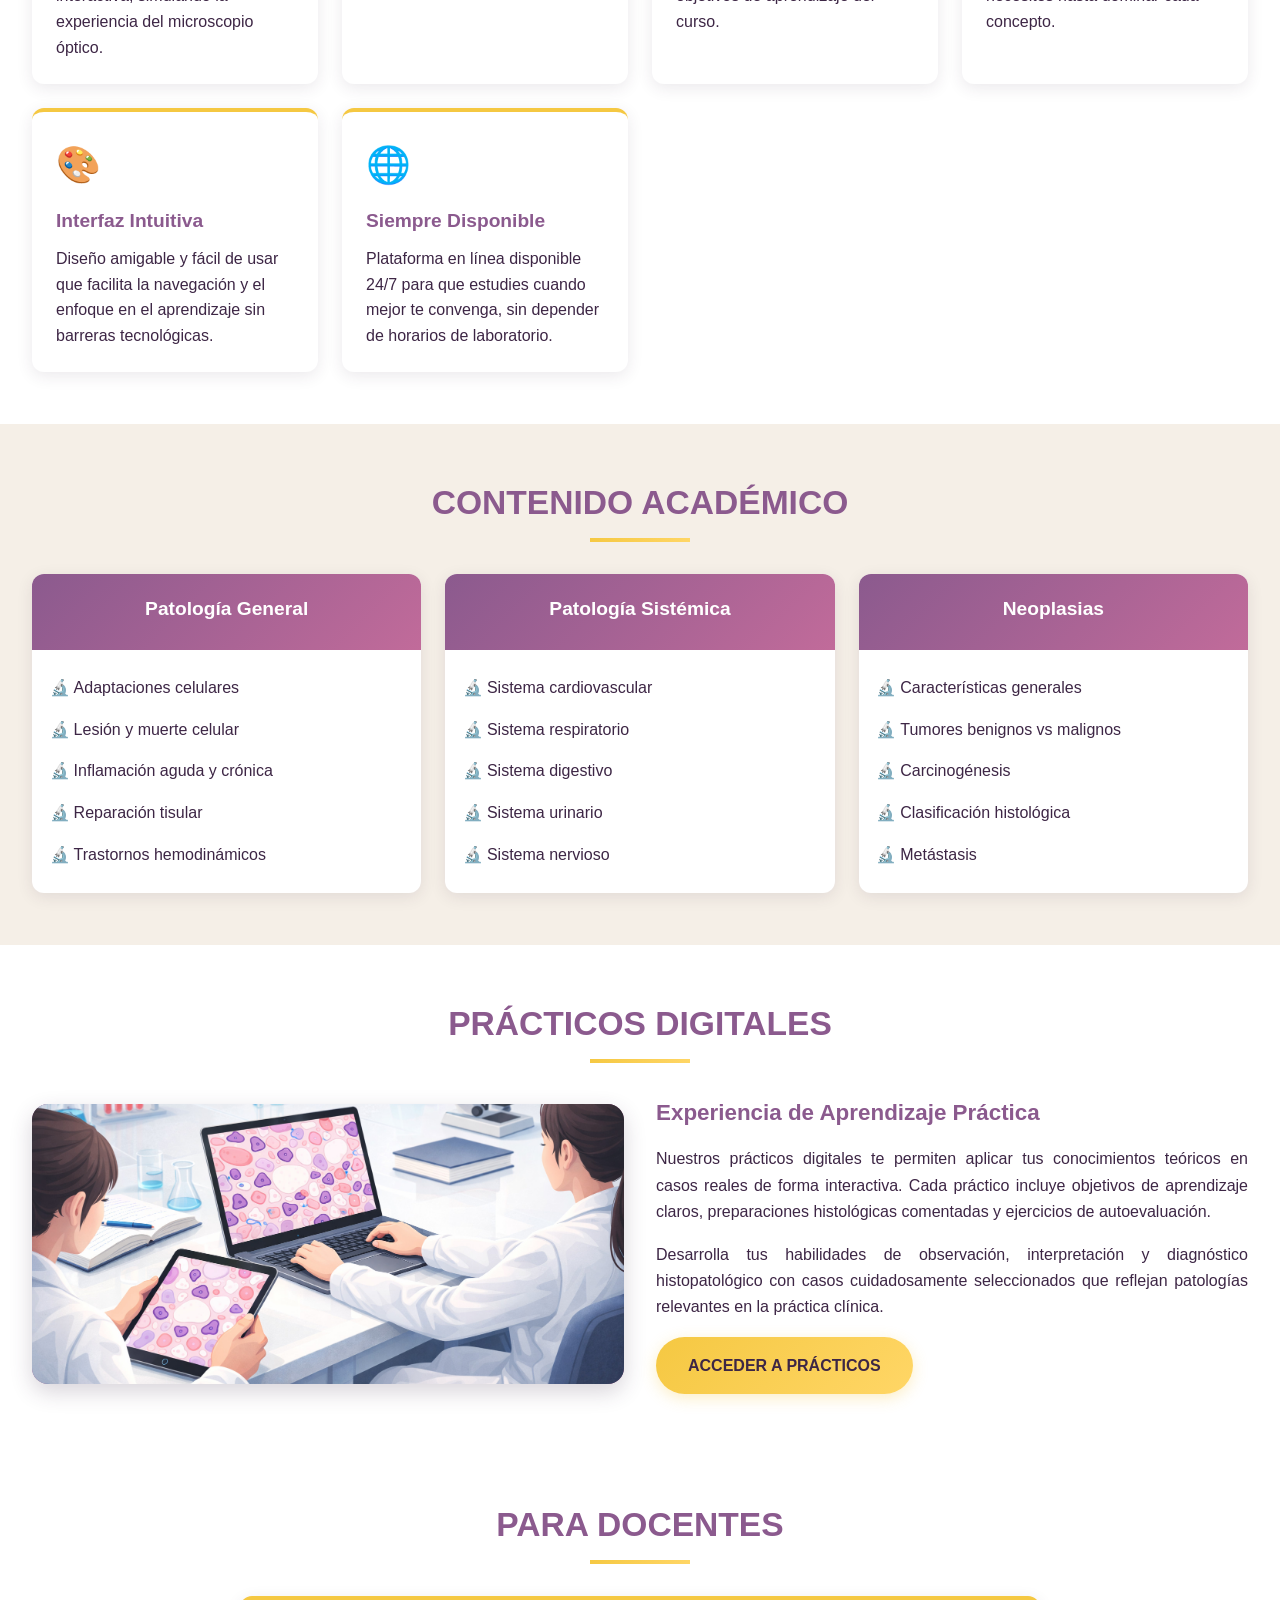
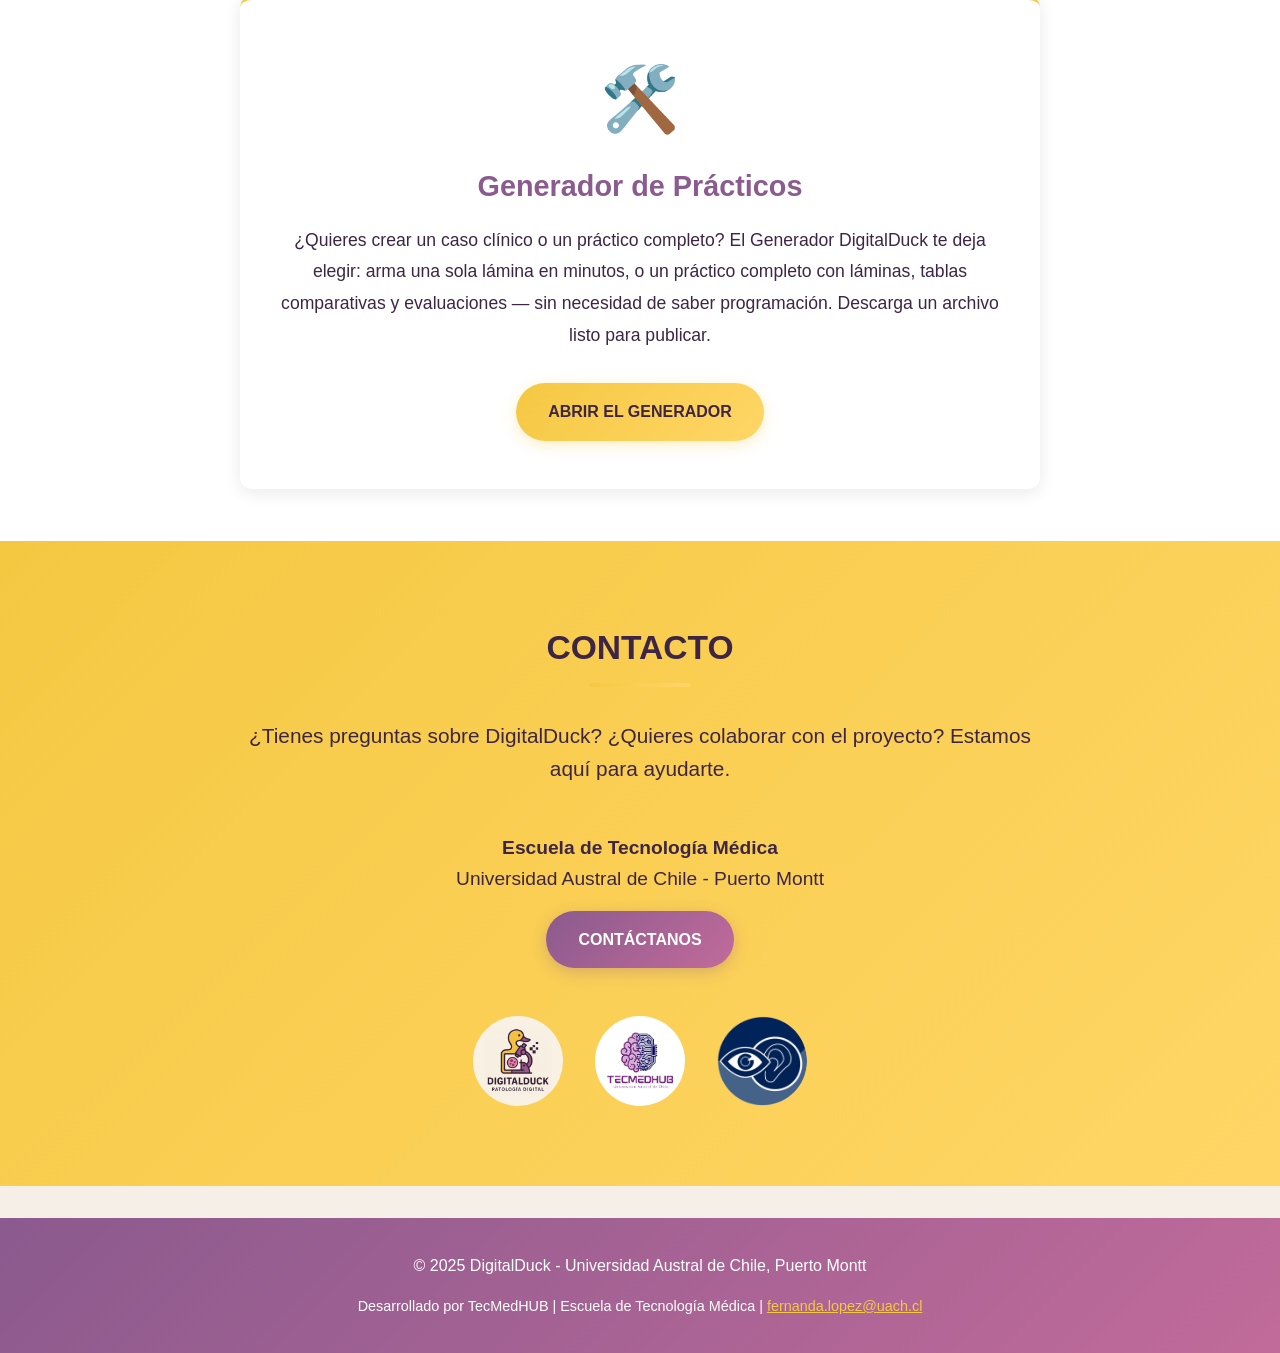
==== commit 156eb117: "Pills uniformes con iconos + reorganizar intro del catalogo - css/base.css: .nav-pill con box-sizing" ====
--- a/index.html
+++ b/index.html
@@ -17,10 +17,10 @@
             </div>  
             <div class="nav-right">
                 <ul class="nav-links" id="navLinks"></ul>
-                <a href="catalogo.html" class="nav-pill"><span class="pill-label">CATÁLOGO</span></a>
+                <a href="catalogo.html" class="nav-pill"><span class="nav-pill-icon">🔬</span><span class="pill-label">CATÁLOGO</span></a>
                 <div class="nav-pill-wrap">
                     <button class="nav-pill" id="practicosPillToggle" aria-haspopup="true" aria-expanded="false">
-                        <span class="pill-label">PRÁCTICOS</span> <span class="pill-caret">▾</span>
+                        <span class="nav-pill-icon">📋</span><span class="pill-label">PRÁCTICOS</span> <span class="pill-caret">▾</span>
                     </button>
                     <div class="practicos-pill-dropdown" id="practicosPillDropdown">
                         <div class="practicos-pill-dropdown-content" id="practicosPillDropdownContent"></div>
--- a/css/base.css
+++ b/css/base.css
@@ -94,21 +94,32 @@
 }
 
 .nav-pill {
+    box-sizing: border-box;
     display: inline-flex;
     align-items: center;
-    gap: 0.35rem;
+    justify-content: center;
+    gap: 0.4rem;
+    height: 2.2rem;
     background: var(--gradient-primary);
     color: var(--color-dark);
+    font-family: inherit;
     font-weight: 600;
     font-size: 0.8rem;
-    text-decoration: none;
-    padding: 0.45rem 1rem;
+    line-height: 1;
+    text-decoration: none;
+    padding: 0 1.1rem;
+    margin: 0;
     border: none;
     border-radius: 20px;
     cursor: pointer;
     white-space: nowrap;
     box-shadow: 0 2px 8px rgba(245, 200, 66, 0.3);
     transition: all 0.25s ease;
+}
+
+.nav-pill-icon {
+    font-size: 0.95rem;
+    line-height: 1;
 }
 
 .nav-pill:hover {
